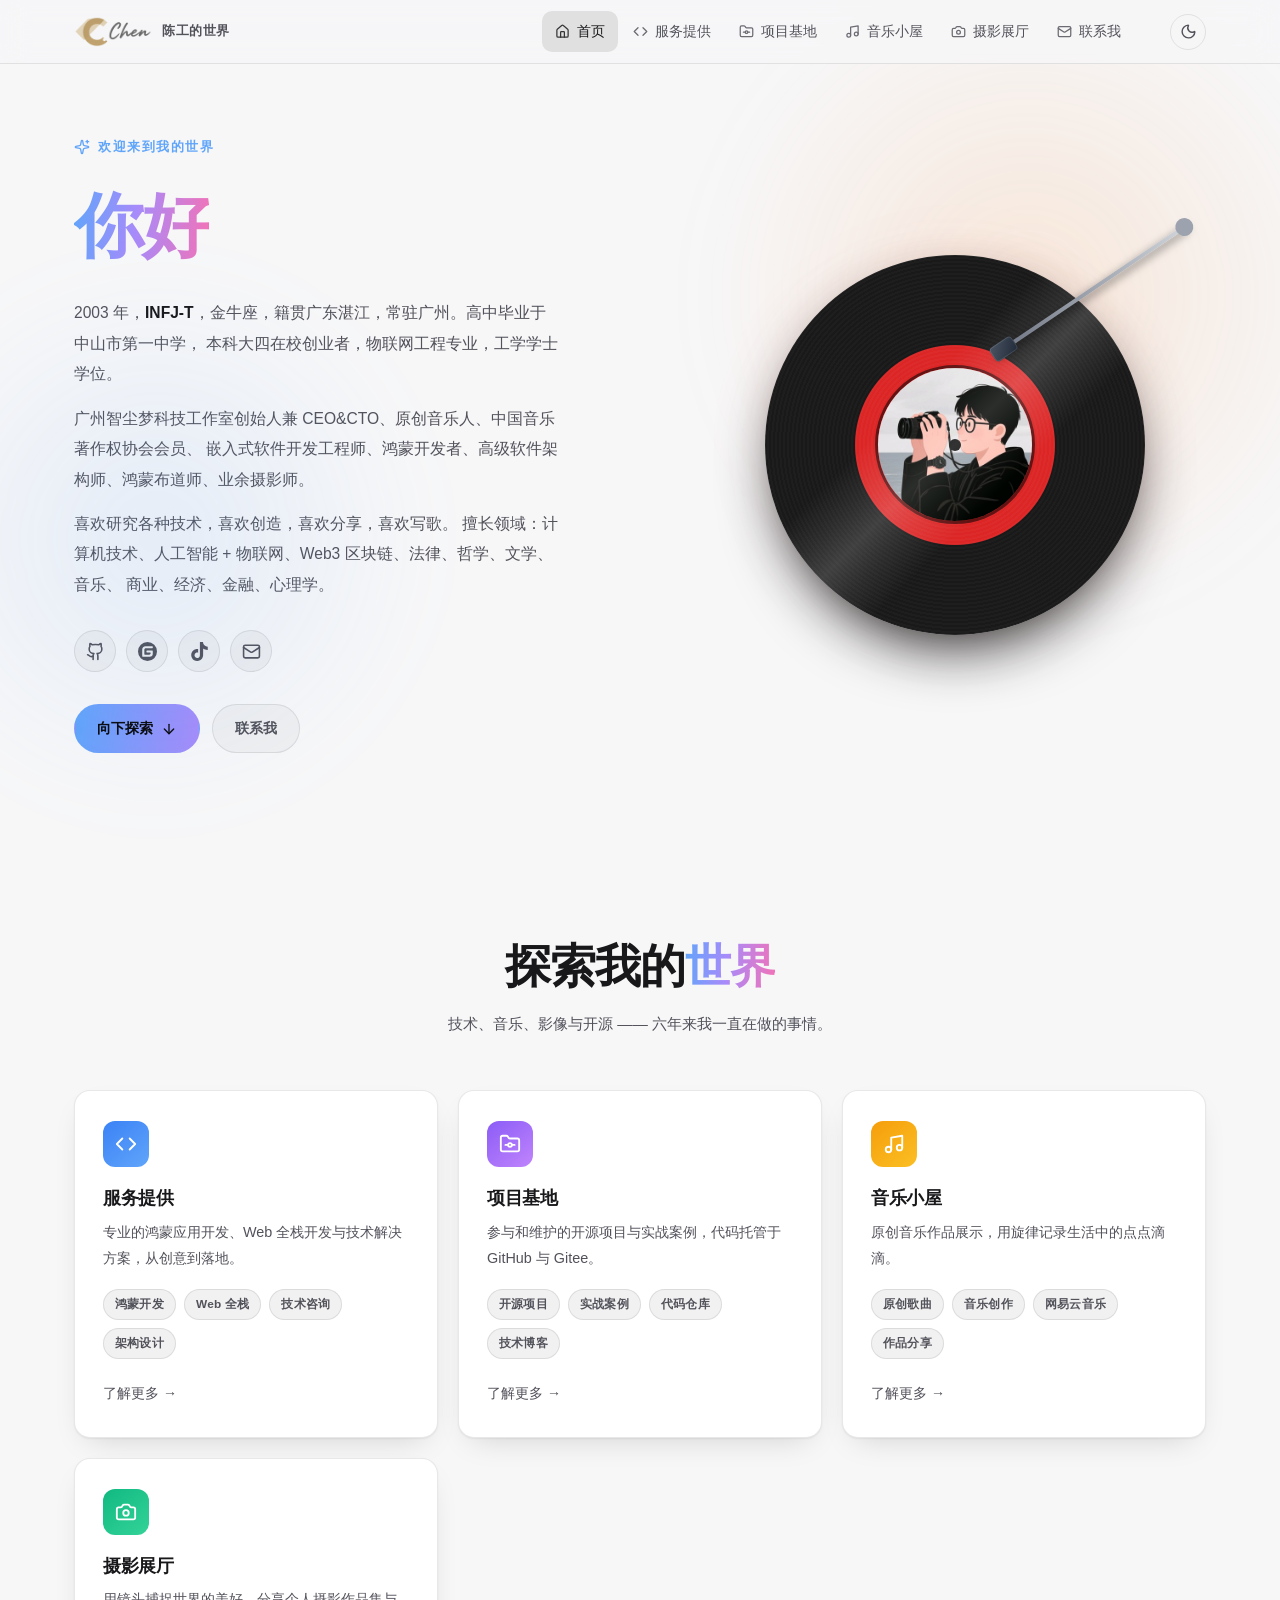
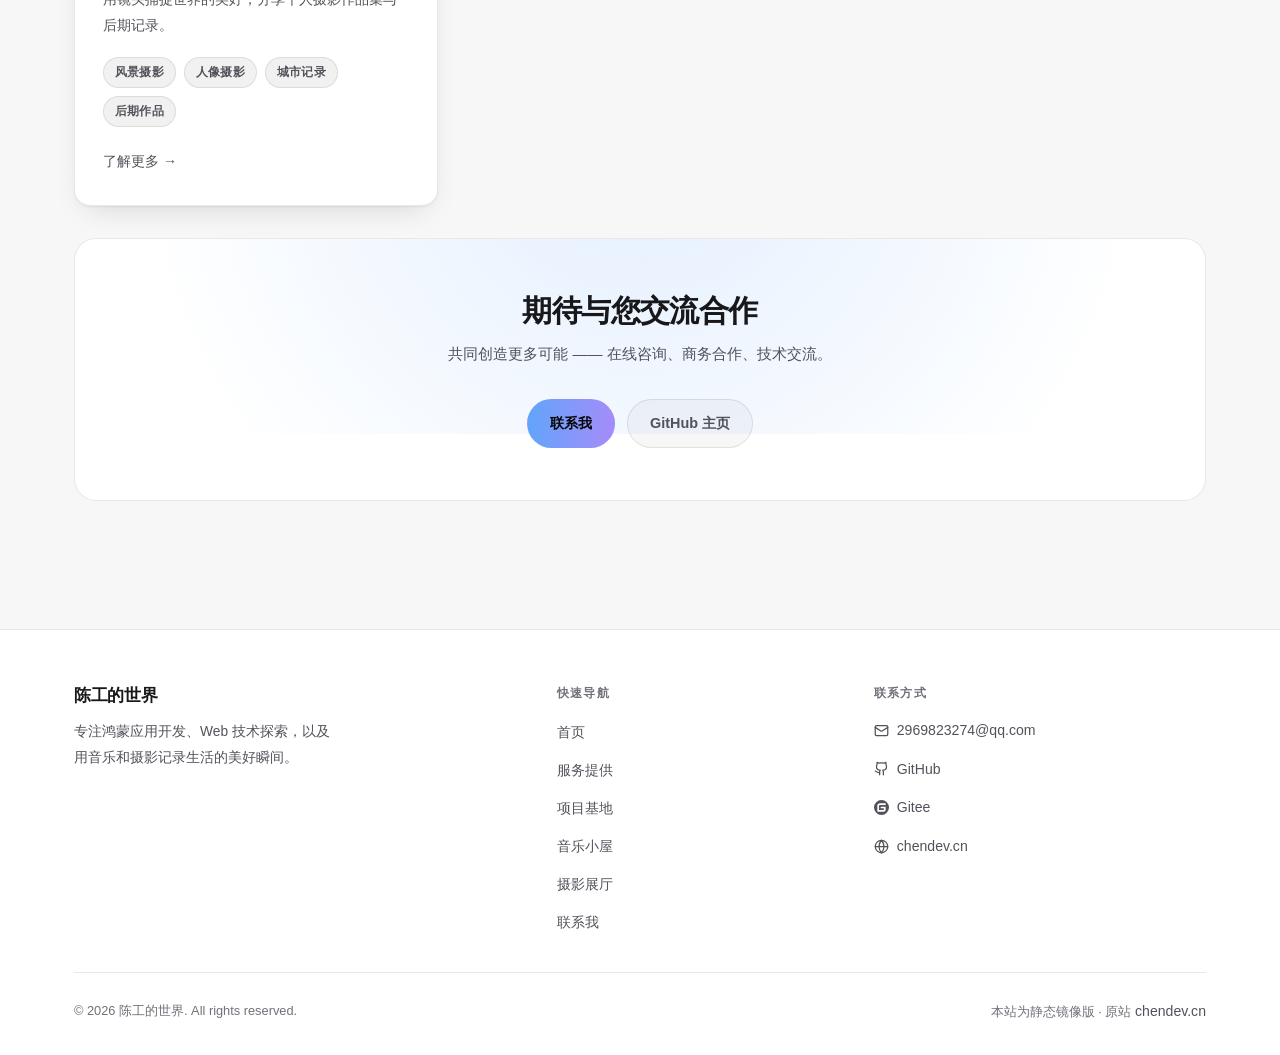
==== index.html @ 99b5b5e0 "feat: 陈工的世界静态版，迁移自 chendev.cn - 6 个页面 + 404，纯静态 HTML/CSS/JS，零构建依赖 - 深色/浅色主题切换（localStorage 持久化 + 跟随系" ====
<!DOCTYPE html>
<html lang="zh-CN" data-theme="dark">
<head>
<meta charset="utf-8">
<meta name="viewport" content="width=device-width, initial-scale=1">
<title>陈工的世界 | 你好，我是陈工</title>
<meta name="description" content="陈工的个人主页 — 鸿蒙应用开发、Web 全栈开发、技术咨询。原创音乐、摄影作品与开源项目。">
<meta name="author" content="陈工">
<meta name="keywords" content="陈工,个人主页,鸿蒙开发,HarmonyOS,Web开发,原创音乐,摄影,开源">
<meta name="robots" content="index, follow">
<link rel="canonical" href="https://MrChenDev.github.io/">

<!-- Open Graph -->
<meta property="og:type" content="website">
<meta property="og:title" content="陈工的世界 | 你好，我是陈工">
<meta property="og:description" content="鸿蒙应用开发、Web 全栈开发、技术咨询。原创音乐、摄影作品与开源项目。">
<meta property="og:url" content="https://MrChenDev.github.io/">
<meta property="og:image" content="https://MrChenDev.github.io/assets/avatar.jpg">
<meta property="og:site_name" content="陈工的世界">
<meta property="og:locale" content="zh_CN">
<meta name="twitter:card" content="summary_large_image">

<link rel="icon" href="assets/favicon.png" type="image/png">
<meta name="theme-color" content="#0a0a0a" media="(prefers-color-scheme: dark)">
<meta name="theme-color" content="#f7f7f8" media="(prefers-color-scheme: light)">
<link rel="stylesheet" href="assets/style.css">

<!-- 防闪烁：在解析样式前同步应用主题并标记 JS 可用 -->
<script>
(function () {
  var d = document.documentElement;
  d.classList.add('js');
  try {
    var t = localStorage.getItem('theme');
    if (!t) t = window.matchMedia('(prefers-color-scheme: light)').matches ? 'light' : 'dark';
    d.setAttribute('data-theme', t);
  } catch (e) {}
})();
</script>
</head>
<body>
<a class="skip-link" href="#main">跳到主要内容</a>

<!-- ================= 导航 ================= -->
<header class="nav">
  <div class="container">
    <a class="nav-brand" href="index.html" aria-label="陈工的世界 首页">
      <img src="assets/logo.png" alt="陈工的世界">
      <span>陈工的世界</span>
    </a>

    <nav class="nav-links" data-nav-links aria-label="主导航">
      <a class="nav-link is-active" href="index.html" aria-current="page">
        <svg viewBox="0 0 24 24" fill="none" stroke="currentColor" stroke-width="2" stroke-linecap="round" stroke-linejoin="round" aria-hidden="true"><path d="M15 21v-8a1 1 0 0 0-1-1h-4a1 1 0 0 0-1 1v8"></path><path d="M3 10a2 2 0 0 1 .709-1.528l7-6a2 2 0 0 1 2.582 0l7 6A2 2 0 0 1 21 10v9a2 2 0 0 1-2 2H5a2 2 0 0 1-2-2z"></path></svg>
        <span>首页</span>
      </a>
      <a class="nav-link" href="services.html">
        <svg viewBox="0 0 24 24" fill="none" stroke="currentColor" stroke-width="2" stroke-linecap="round" stroke-linejoin="round" aria-hidden="true"><path d="m16 18 6-6-6-6"></path><path d="m8 6-6 6 6 6"></path></svg>
        <span>服务提供</span>
      </a>
      <a class="nav-link" href="projects.html">
        <svg viewBox="0 0 24 24" fill="none" stroke="currentColor" stroke-width="2" stroke-linecap="round" stroke-linejoin="round" aria-hidden="true"><circle cx="12" cy="13" r="2"></circle><path d="M20 20a2 2 0 0 0 2-2V8a2 2 0 0 0-2-2h-7.9a2 2 0 0 1-1.69-.9L9.6 3.9A2 2 0 0 0 7.93 3H4a2 2 0 0 0-2 2v13a2 2 0 0 0 2 2Z"></path><path d="M14 13h3"></path><path d="M7 13h3"></path></svg>
        <span>项目基地</span>
      </a>
      <a class="nav-link" href="music.html">
        <svg viewBox="0 0 24 24" fill="none" stroke="currentColor" stroke-width="2" stroke-linecap="round" stroke-linejoin="round" aria-hidden="true"><path d="M9 18V5l12-2v13"></path><circle cx="6" cy="18" r="3"></circle><circle cx="18" cy="16" r="3"></circle></svg>
        <span>音乐小屋</span>
      </a>
      <a class="nav-link" href="photography.html">
        <svg viewBox="0 0 24 24" fill="none" stroke="currentColor" stroke-width="2" stroke-linecap="round" stroke-linejoin="round" aria-hidden="true"><path d="M13.997 4a2 2 0 0 1 1.76 1.05l.486.9A2 2 0 0 0 18.003 7H20a2 2 0 0 1 2 2v9a2 2 0 0 1-2 2H4a2 2 0 0 1-2-2V9a2 2 0 0 1 2-2h1.997a2 2 0 0 0 1.759-1.048l.489-.904A2 2 0 0 1 10.004 4z"></path><circle cx="12" cy="13" r="3"></circle></svg>
        <span>摄影展厅</span>
      </a>
      <a class="nav-link" href="contact.html">
        <svg viewBox="0 0 24 24" fill="none" stroke="currentColor" stroke-width="2" stroke-linecap="round" stroke-linejoin="round" aria-hidden="true"><path d="m22 7-8.991 5.727a2 2 0 0 1-2.009 0L2 7"></path><rect x="2" y="4" width="20" height="16" rx="2"></rect></svg>
        <span>联系我</span>
      </a>
    </nav>

    <div class="nav-actions">
      <button class="icon-btn" type="button" data-theme-toggle aria-label="切换到浅色模式"></button>
      <button class="icon-btn nav-toggle" type="button" data-nav-toggle aria-expanded="false" aria-label="打开菜单">
        <svg viewBox="0 0 24 24" fill="none" stroke="currentColor" stroke-width="2" stroke-linecap="round" stroke-linejoin="round" aria-hidden="true"><path d="M4 5h16"></path><path d="M4 12h16"></path><path d="M4 19h16"></path></svg>
      </button>
    </div>
  </div>
</header>

<main id="main">

  <!-- ================= Hero ================= -->
  <section class="hero">
    <div class="container">
      <div class="hero-grid">
        <div>
          <p class="eyebrow">
            <svg viewBox="0 0 24 24" fill="none" stroke="currentColor" stroke-width="2" stroke-linecap="round" stroke-linejoin="round" aria-hidden="true"><path d="M11.017 2.814a1 1 0 0 1 1.966 0l1.051 5.558a2 2 0 0 0 1.594 1.594l5.558 1.051a1 1 0 0 1 0 1.966l-5.558 1.051a2 2 0 0 0-1.594 1.594l-1.051 5.558a1 1 0 0 1-1.966 0l-1.051-5.558a2 2 0 0 0-1.594-1.594l-5.558-1.051a1 1 0 0 1 0-1.966l5.558-1.051a2 2 0 0 0 1.594-1.594z"></path><path d="M20 2v4"></path><path d="M22 4h-4"></path></svg>
            欢迎来到我的世界
          </p>

          <h1 class="hero-title"><span class="gradient-text">你好</span></h1>

          <p class="hero-bio">
            2003 年，<em>INFJ-T</em>，金牛座，籍贯广东湛江，常驻广州。高中毕业于中山市第一中学，
            本科大四在校创业者，物联网工程专业，工学学士学位。
          </p>
          <p class="hero-bio">
            广州智尘梦科技工作室创始人兼 CEO&amp;CTO、原创音乐人、中国音乐著作权协会会员、
            嵌入式软件开发工程师、鸿蒙开发者、高级软件架构师、鸿蒙布道师、业余摄影师。
          </p>
          <p class="hero-bio">
            喜欢研究各种技术，喜欢创造，喜欢分享，喜欢写歌。
            擅长领域：计算机技术、人工智能 + 物联网、Web3 区块链、法律、哲学、文学、音乐、
            商业、经济、金融、心理学。
          </p>

          <div class="hero-social">
            <a class="social-btn" href="https://github.com/MrChenDev" target="_blank" rel="noopener noreferrer" aria-label="GitHub">
              <svg viewBox="0 0 24 24" fill="none" stroke="currentColor" stroke-width="2" stroke-linecap="round" stroke-linejoin="round" aria-hidden="true"><path d="M15 22v-4a4.8 4.8 0 0 0-1-3.5c3 0 6-2 6-5.5.08-1.25-.27-2.48-1-3.5.28-1.15.28-2.35 0-3.5 0 0-1 0-3 1.5-2.64-.5-5.36-.5-8 0C6 2 5 2 5 2c-.3 1.15-.3 2.35 0 3.5A5.403 5.403 0 0 0 4 9c0 3.5 3 5.5 6 5.5-.39.49-.68 1.05-.85 1.65-.17.6-.22 1.23-.15 1.85v4"></path><path d="M9 18c-4.51 2-5-2-7-2"></path></svg>
            </a>
            <a class="social-btn" href="https://gitee.com/BartonNY" target="_blank" rel="noopener noreferrer" aria-label="Gitee">
              <svg viewBox="0 0 24 24" fill="currentColor" aria-hidden="true"><path d="M11.984 0A12 12 0 0 0 0 12a12 12 0 0 0 12 12 12 12 0 0 0 12-12A12 12 0 0 0 12 0a12 12 0 0 0-.016 0zm6.09 5.333c.328 0 .593.266.592.593v1.482a.594.594 0 0 1-.593.592H9.777c-.982 0-1.778.796-1.778 1.778v5.63c0 .327.266.592.593.592h5.63c.982 0 1.778-.796 1.778-1.778v-.296a.593.593 0 0 0-.592-.593h-4.15a.592.592 0 0 1-.592-.592v-1.482a.593.593 0 0 1 .593-.592h6.815c.327 0 .593.265.593.592v3.408a4 4 0 0 1-4 4H5.926a.593.593 0 0 1-.593-.593V9.778a4.444 4.444 0 0 1 4.445-4.444h8.296Z"></path></svg>
            </a>
            <a class="social-btn" href="https://v.douyin.com/SFsKQrNk_3g/" target="_blank" rel="noopener noreferrer" aria-label="抖音">
              <svg viewBox="0 0 24 24" fill="currentColor" aria-hidden="true"><path d="M12.525.02c1.31-.02 2.61-.01 3.91-.02.08 1.53.63 3.09 1.75 4.17 1.12 1.11 2.7 1.62 4.24 1.79v4.03c-1.44-.05-2.89-.35-4.2-.97-.57-.26-1.1-.59-1.62-.93-.01 2.92.01 5.84-.02 8.75-.08 1.4-.54 2.79-1.35 3.94-1.31 1.92-3.58 3.17-5.91 3.21-1.43.08-2.86-.31-4.08-1.03-2.02-1.19-3.44-3.37-3.65-5.71-.02-.5-.03-1-.01-1.49.18-1.9 1.12-3.72 2.58-4.96 1.66-1.44 3.98-2.13 6.15-1.72.02 1.48-.04 2.96-.04 4.44-.99-.32-2.15-.23-3.02.37-.63.41-1.11 1.04-1.36 1.75-.21.51-.15 1.07-.14 1.61.24 1.64 1.82 3.02 3.5 2.87 1.12-.01 2.19-.66 2.77-1.61.19-.33.4-.67.41-1.06.1-1.79.06-3.57.07-5.36.01-4.03-.01-8.05.02-12.07z"></path></svg>
            </a>
            <a class="social-btn" href="mailto:2969823274@qq.com" aria-label="发邮件">
              <svg viewBox="0 0 24 24" fill="none" stroke="currentColor" stroke-width="2" stroke-linecap="round" stroke-linejoin="round" aria-hidden="true"><path d="m22 7-8.991 5.727a2 2 0 0 1-2.009 0L2 7"></path><rect x="2" y="4" width="20" height="16" rx="2"></rect></svg>
            </a>
          </div>

          <div class="hero-actions">
            <a class="btn btn-primary" href="#explore">
              向下探索
              <svg viewBox="0 0 24 24" fill="none" stroke="currentColor" stroke-width="2" stroke-linecap="round" stroke-linejoin="round" aria-hidden="true"><path d="M12 5v14"></path><path d="m19 12-7 7-7-7"></path></svg>
            </a>
            <a class="btn btn-ghost" href="contact.html">联系我</a>
          </div>
        </div>

        <!-- 黑胶主视觉 -->
        <div class="vinyl-stage" aria-hidden="true">
          <div class="vinyl-glow"></div>
          <div class="vinyl">
            <div class="vinyl-label">
              <img src="assets/avatar.jpg" alt="" loading="eager" decoding="async">
            </div>
            <div class="vinyl-hole"></div>
          </div>
          <div class="tonearm"></div>
        </div>
      </div>
    </div>
  </section>

  <!-- ================= 探索 ================= -->
  <section class="section" id="explore">
    <div class="container">
      <div class="section-head reveal">
        <h2 class="section-title">探索我的<span class="gradient-text">世界</span></h2>
        <p class="section-sub">技术、音乐、影像与开源 —— 六年来我一直在做的事情。</p>
      </div>

      <div class="grid">

        <article class="card reveal">
          <div class="card-icon card-icon--blue">
            <svg viewBox="0 0 24 24" fill="none" stroke="currentColor" stroke-width="2" stroke-linecap="round" stroke-linejoin="round" aria-hidden="true"><path d="m16 18 6-6-6-6"></path><path d="m8 6-6 6 6 6"></path></svg>
          </div>
          <h3 class="card-title">服务提供</h3>
          <p class="card-desc">专业的鸿蒙应用开发、Web 全栈开发与技术解决方案，从创意到落地。</p>
          <div class="card-tags">
            <span class="tag">鸿蒙开发</span>
            <span class="tag">Web 全栈</span>
            <span class="tag">技术咨询</span>
            <span class="tag">架构设计</span>
          </div>
          <p style="margin-top:20px"><a class="footer-link" href="services.html">了解更多 →</a></p>
        </article>

        <article class="card reveal">
          <div class="card-icon card-icon--violet">
            <svg viewBox="0 0 24 24" fill="none" stroke="currentColor" stroke-width="2" stroke-linecap="round" stroke-linejoin="round" aria-hidden="true"><circle cx="12" cy="13" r="2"></circle><path d="M20 20a2 2 0 0 0 2-2V8a2 2 0 0 0-2-2h-7.9a2 2 0 0 1-1.69-.9L9.6 3.9A2 2 0 0 0 7.93 3H4a2 2 0 0 0-2 2v13a2 2 0 0 0 2 2Z"></path><path d="M14 13h3"></path><path d="M7 13h3"></path></svg>
          </div>
          <h3 class="card-title">项目基地</h3>
          <p class="card-desc">参与和维护的开源项目与实战案例，代码托管于 GitHub 与 Gitee。</p>
          <div class="card-tags">
            <span class="tag">开源项目</span>
            <span class="tag">实战案例</span>
            <span class="tag">代码仓库</span>
            <span class="tag">技术博客</span>
          </div>
          <p style="margin-top:20px"><a class="footer-link" href="projects.html">了解更多 →</a></p>
        </article>

        <article class="card reveal">
          <div class="card-icon card-icon--amber">
            <svg viewBox="0 0 24 24" fill="none" stroke="currentColor" stroke-width="2" stroke-linecap="round" stroke-linejoin="round" aria-hidden="true"><path d="M9 18V5l12-2v13"></path><circle cx="6" cy="18" r="3"></circle><circle cx="18" cy="16" r="3"></circle></svg>
          </div>
          <h3 class="card-title">音乐小屋</h3>
          <p class="card-desc">原创音乐作品展示，用旋律记录生活中的点点滴滴。</p>
          <div class="card-tags">
            <span class="tag">原创歌曲</span>
            <span class="tag">音乐创作</span>
            <span class="tag">网易云音乐</span>
            <span class="tag">作品分享</span>
          </div>
          <p style="margin-top:20px"><a class="footer-link" href="music.html">了解更多 →</a></p>
        </article>

        <article class="card reveal">
          <div class="card-icon card-icon--green">
            <svg viewBox="0 0 24 24" fill="none" stroke="currentColor" stroke-width="2" stroke-linecap="round" stroke-linejoin="round" aria-hidden="true"><path d="M13.997 4a2 2 0 0 1 1.76 1.05l.486.9A2 2 0 0 0 18.003 7H20a2 2 0 0 1 2 2v9a2 2 0 0 1-2 2H4a2 2 0 0 1-2-2V9a2 2 0 0 1 2-2h1.997a2 2 0 0 0 1.759-1.048l.489-.904A2 2 0 0 1 10.004 4z"></path><circle cx="12" cy="13" r="3"></circle></svg>
          </div>
          <h3 class="card-title">摄影展厅</h3>
          <p class="card-desc">用镜头捕捉世界的美好，分享个人摄影作品集与后期记录。</p>
          <div class="card-tags">
            <span class="tag">风景摄影</span>
            <span class="tag">人像摄影</span>
            <span class="tag">城市记录</span>
            <span class="tag">后期作品</span>
          </div>
          <p style="margin-top:20px"><a class="footer-link" href="photography.html">了解更多 →</a></p>
        </article>

      </div>

      <div class="cta-band reveal" style="margin-top:32px">
        <h2 class="cta-title">期待与您交流合作</h2>
        <p class="cta-sub">共同创造更多可能 —— 在线咨询、商务合作、技术交流。</p>
        <div class="hero-actions">
          <a class="btn btn-primary" href="contact.html">联系我</a>
          <a class="btn btn-ghost" href="https://github.com/MrChenDev" target="_blank" rel="noopener noreferrer">GitHub 主页</a>
        </div>
      </div>
    </div>
  </section>

</main>

<!-- ================= 页脚 ================= -->
<footer class="footer">
  <div class="container">
    <div class="footer-grid">
      <div>
        <h3 class="footer-brand-title">陈工的世界</h3>
        <p class="footer-brand-desc">
          专注鸿蒙应用开发、Web 技术探索，以及用音乐和摄影记录生活的美好瞬间。
        </p>
      </div>

      <div>
        <h4 class="footer-heading">快速导航</h4>
        <ul class="footer-links">
          <li><a class="footer-link" href="index.html">首页</a></li>
          <li><a class="footer-link" href="services.html">服务提供</a></li>
          <li><a class="footer-link" href="projects.html">项目基地</a></li>
          <li><a class="footer-link" href="music.html">音乐小屋</a></li>
          <li><a class="footer-link" href="photography.html">摄影展厅</a></li>
          <li><a class="footer-link" href="contact.html">联系我</a></li>
        </ul>
      </div>

      <div>
        <h4 class="footer-heading">联系方式</h4>
        <ul class="footer-links">
          <li><a class="footer-link" href="mailto:2969823274@qq.com">
            <svg viewBox="0 0 24 24" fill="none" stroke="currentColor" stroke-width="2" stroke-linecap="round" stroke-linejoin="round" aria-hidden="true"><path d="m22 7-8.991 5.727a2 2 0 0 1-2.009 0L2 7"></path><rect x="2" y="4" width="20" height="16" rx="2"></rect></svg>
            2969823274@qq.com</a></li>
          <li><a class="footer-link" href="https://github.com/MrChenDev" target="_blank" rel="noopener noreferrer">
            <svg viewBox="0 0 24 24" fill="none" stroke="currentColor" stroke-width="2" stroke-linecap="round" stroke-linejoin="round" aria-hidden="true"><path d="M15 22v-4a4.8 4.8 0 0 0-1-3.5c3 0 6-2 6-5.5.08-1.25-.27-2.48-1-3.5.28-1.15.28-2.35 0-3.5 0 0-1 0-3 1.5-2.64-.5-5.36-.5-8 0C6 2 5 2 5 2c-.3 1.15-.3 2.35 0 3.5A5.403 5.403 0 0 0 4 9c0 3.5 3 5.5 6 5.5-.39.49-.68 1.05-.85 1.65-.17.6-.22 1.23-.15 1.85v4"></path><path d="M9 18c-4.51 2-5-2-7-2"></path></svg>
            GitHub</a></li>
          <li><a class="footer-link" href="https://gitee.com/BartonNY" target="_blank" rel="noopener noreferrer">
            <svg viewBox="0 0 24 24" fill="currentColor" aria-hidden="true"><path d="M11.984 0A12 12 0 0 0 0 12a12 12 0 0 0 12 12 12 12 0 0 0 12-12A12 12 0 0 0 12 0a12 12 0 0 0-.016 0zm6.09 5.333c.328 0 .593.266.592.593v1.482a.594.594 0 0 1-.593.592H9.777c-.982 0-1.778.796-1.778 1.778v5.63c0 .327.266.592.593.592h5.63c.982 0 1.778-.796 1.778-1.778v-.296a.593.593 0 0 0-.592-.593h-4.15a.592.592 0 0 1-.592-.592v-1.482a.593.593 0 0 1 .593-.592h6.815c.327 0 .593.265.593.592v3.408a4 4 0 0 1-4 4H5.926a.593.593 0 0 1-.593-.593V9.778a4.444 4.444 0 0 1 4.445-4.444h8.296Z"></path></svg>
            Gitee</a></li>
          <li><a class="footer-link" href="https://chendev.cn" target="_blank" rel="noopener noreferrer">
            <svg viewBox="0 0 24 24" fill="none" stroke="currentColor" stroke-width="2" stroke-linecap="round" stroke-linejoin="round" aria-hidden="true"><circle cx="12" cy="12" r="10"></circle><path d="M2 12h20"></path><path d="M12 2a15.3 15.3 0 0 1 4 10 15.3 15.3 0 0 1-4 10 15.3 15.3 0 0 1-4-10 15.3 15.3 0 0 1 4-10z"></path></svg>
            chendev.cn</a></li>
        </ul>
      </div>
    </div>

    <div class="footer-bottom">
      <p>© <span data-year>2026</span> 陈工的世界. All rights reserved.</p>
      <p>本站为静态镜像版 · 原站 <a class="footer-link" href="https://chendev.cn" target="_blank" rel="noopener noreferrer" style="display:inline">chendev.cn</a></p>
    </div>
  </div>
</footer>

<script src="assets/main.js" defer></script>
</body>
</html>
---- assets/style.css ----
/* =========================================================
   陈工的世界 — GitHub Pages 静态版
   设计基线：沿用 chendev.cn 的深色 + 渐变 + 卡片语言
   ========================================================= */

/* ---------- Design tokens ---------- */
:root {
  --bg:            #0a0a0a;
  --bg-soft:       #101010;
  --card:          #161616;
  --card-hover:    #1d1d1d;
  --border:        rgba(255, 255, 255, .08);
  --border-strong: rgba(255, 255, 255, .16);

  --text:          #f4f4f5;
  --text-dim:      #a1a1aa;
  --text-faint:    #6f6f78;

  --blue:          #60a5fa;
  --violet:        #a78bfa;
  --pink:          #f472b6;
  --green:         #34d399;
  --cyan:          #22d3ee;
  --amber:         #fbbf24;
  --orange:        #fb923c;
  --rose:          #fb7185;

  --nav-h:         64px;
  --maxw:          1180px;
  --radius:        16px;
  --radius-sm:     12px;

  --shadow:        0 1px 2px rgba(0,0,0,.4), 0 12px 32px -12px rgba(0,0,0,.7);
  --ring:          0 0 0 2px var(--bg), 0 0 0 4px var(--blue);

  --ease:          cubic-bezier(.22, 1, .36, 1);
}

/* 浅色主题：保留同一套语义变量，避免组件内散落颜色 */
[data-theme="light"] {
  --bg:            #f7f7f8;
  --bg-soft:       #ffffff;
  --card:          #ffffff;
  --card-hover:    #f4f4f5;
  --border:        rgba(0, 0, 0, .09);
  --border-strong: rgba(0, 0, 0, .18);
  --text:          #18181b;
  --text-dim:      #52525b;
  --text-faint:    #71717a;
  --shadow:        0 1px 2px rgba(0,0,0,.06), 0 12px 32px -14px rgba(0,0,0,.18);
  --ring:          0 0 0 2px var(--bg), 0 0 0 4px #2563eb;
}

/* ---------- Reset ---------- */
*, *::before, *::after { box-sizing: border-box; }

html {
  scroll-behavior: smooth;
  scroll-padding-top: calc(var(--nav-h) + 16px);
  -webkit-text-size-adjust: 100%;
}

body {
  margin: 0;
  background: var(--bg);
  color: var(--text);
  font-family: -apple-system, BlinkMacSystemFont, "Segoe UI", "PingFang SC",
               "Hiragino Sans GB", "Microsoft YaHei", "Noto Sans SC", Roboto,
               Helvetica, Arial, sans-serif;
  font-size: 16px;
  line-height: 1.75;
  -webkit-font-smoothing: antialiased;
  -moz-osx-font-smoothing: grayscale;
  overflow-x: hidden;
}

img { max-width: 100%; display: block; }
a { color: inherit; text-decoration: none; }
button { font: inherit; color: inherit; background: none; border: 0; cursor: pointer; }
h1, h2, h3, h4 { margin: 0; line-height: 1.25; letter-spacing: -.02em; }
p { margin: 0; }
ul { margin: 0; padding: 0; list-style: none; }

:focus-visible { outline: none; box-shadow: var(--ring); border-radius: 6px; }

::selection { background: rgba(96, 165, 250, .32); }

.skip-link {
  position: absolute;
  left: 16px; top: -60px;
  z-index: 200;
  padding: 10px 18px;
  background: var(--card);
  border: 1px solid var(--border-strong);
  border-radius: 10px;
  transition: top .2s var(--ease);
}
.skip-link:focus { top: 16px; }

/* ---------- Layout ---------- */
.container {
  width: 100%;
  max-width: var(--maxw);
  margin-inline: auto;
  padding-inline: 24px;
}

.section { padding-block: 88px; }
.section + .section { padding-top: 0; }

/* ---------- Navigation ---------- */
.nav {
  position: fixed;
  inset: 0 0 auto;
  z-index: 100;
  height: var(--nav-h);
  display: flex;
  align-items: center;
  background: color-mix(in srgb, var(--bg) 78%, transparent);
  backdrop-filter: blur(14px) saturate(140%);
  -webkit-backdrop-filter: blur(14px) saturate(140%);
  border-bottom: 1px solid var(--border);
}

.nav .container {
  display: flex;
  align-items: center;
  gap: 24px;
}

.nav-brand {
  display: flex;
  align-items: center;
  gap: 10px;
  flex-shrink: 0;
}

.nav-brand img {
  width: 78px;
  height: auto;
}

.nav-brand span {
  font-size: .82rem;
  font-weight: 600;
  letter-spacing: .04em;
  color: var(--text-dim);
  white-space: nowrap;
}

.nav-links {
  display: flex;
  align-items: center;
  gap: 2px;
  margin-left: auto;
}

.nav-link {
  display: inline-flex;
  align-items: center;
  gap: 7px;
  padding: 8px 13px;
  border-radius: 10px;
  font-size: .875rem;
  color: var(--text-dim);
  white-space: nowrap;
  transition: color .18s var(--ease), background-color .18s var(--ease);
}

.nav-link svg { width: 15px; height: 15px; opacity: .85; }

.nav-link:hover { color: var(--text); background: color-mix(in srgb, var(--text) 7%, transparent); }

.nav-link.is-active {
  color: var(--text);
  background: color-mix(in srgb, var(--text) 10%, transparent);
}

.nav-actions { display: flex; align-items: center; gap: 8px; margin-left: 12px; }

.icon-btn {
  display: inline-flex;
  align-items: center;
  justify-content: center;
  width: 36px; height: 36px;
  border-radius: 50%;
  border: 1px solid var(--border);
  color: var(--text-dim);
  transition: color .18s var(--ease), border-color .18s var(--ease), background-color .18s var(--ease);
}

.icon-btn:hover { color: var(--text); border-color: var(--border-strong); background: color-mix(in srgb, var(--text) 6%, transparent); }
.icon-btn svg { width: 17px; height: 17px; }

.nav-toggle { display: none; }

/* ---------- Hero ---------- */
.hero {
  position: relative;
  padding-top: calc(var(--nav-h) + 72px);
  padding-bottom: 96px;
  overflow: hidden;
}

/* 背景光晕：替代原站的纯黑空旷感，同时不干扰文字 */
.hero::before {
  content: "";
  position: absolute;
  top: -10%;
  right: -10%;
  width: 760px; height: 760px;
  background: radial-gradient(circle, rgba(251, 146, 60, .16), transparent 62%);
  filter: blur(28px);
  pointer-events: none;
}

.hero::after {
  content: "";
  position: absolute;
  bottom: 0; left: -12%;
  width: 620px; height: 620px;
  background: radial-gradient(circle, rgba(96, 165, 250, .12), transparent 64%);
  filter: blur(32px);
  pointer-events: none;
}

.hero-grid {
  position: relative;
  display: grid;
  grid-template-columns: 1.06fr .94fr;
  align-items: center;
  gap: 64px;
}

.eyebrow {
  display: inline-flex;
  align-items: center;
  gap: 8px;
  font-size: .82rem;
  font-weight: 600;
  letter-spacing: .12em;
  text-transform: uppercase;
  color: var(--blue);
}

.eyebrow svg { width: 16px; height: 16px; }

.hero-title {
  margin-top: 18px;
  font-size: clamp(2.9rem, 6.4vw, 4.4rem);
  font-weight: 800;
  letter-spacing: -.035em;
}

.gradient-text {
  background-image: linear-gradient(96deg, var(--blue), var(--violet) 46%, var(--pink));
  -webkit-background-clip: text;
  background-clip: text;
  color: transparent;
  /* 兜底：极旧浏览器不支持背景裁剪时仍有可见颜色 */
  background-color: var(--violet);
}

.gradient-text--green  { background-image: linear-gradient(96deg, var(--green), var(--cyan)); }
.gradient-text--amber  { background-image: linear-gradient(96deg, var(--amber), var(--orange), var(--rose)); }
.gradient-text--violet { background-image: linear-gradient(96deg, var(--violet), var(--pink)); }
.gradient-text--rose   { background-image: linear-gradient(96deg, var(--rose), var(--pink), var(--violet)); }

.hero-bio {
  margin-top: 28px;
  max-width: 56ch;
  color: var(--text-dim);
  font-size: .975rem;
  line-height: 1.95;
}

.hero-bio + .hero-bio { margin-top: 14px; }
.hero-bio em { font-style: normal; color: var(--text); font-weight: 600; }

.hero-social {
  display: flex;
  gap: 10px;
  margin-top: 30px;
}

.social-btn {
  display: inline-flex;
  align-items: center;
  justify-content: center;
  width: 42px; height: 42px;
  border-radius: 50%;
  border: 1px solid var(--border);
  background: color-mix(in srgb, var(--text) 4%, transparent);
  color: var(--text-dim);
  transition: transform .2s var(--ease), color .2s var(--ease),
              border-color .2s var(--ease), background-color .2s var(--ease);
}

.social-btn:hover {
  transform: translateY(-3px);
  color: var(--text);
  border-color: var(--border-strong);
  background: color-mix(in srgb, var(--text) 9%, transparent);
}

.social-btn svg { width: 19px; height: 19px; }

.hero-actions { display: flex; flex-wrap: wrap; gap: 12px; margin-top: 32px; }

/* ---------- Buttons ---------- */
.btn {
  display: inline-flex;
  align-items: center;
  justify-content: center;
  gap: 8px;
  padding: 11px 22px;
  border-radius: 999px;
  font-size: .9rem;
  font-weight: 600;
  border: 1px solid transparent;
  transition: transform .18s var(--ease), background-color .18s var(--ease),
              border-color .18s var(--ease), opacity .18s var(--ease);
}

.btn svg { width: 16px; height: 16px; }

.btn-primary {
  color: #08080a;
  background: linear-gradient(96deg, var(--blue), var(--violet));
}

.btn-primary:hover { transform: translateY(-2px); opacity: .92; }

.btn-ghost {
  color: var(--text-dim);
  border-color: var(--border);
  background: color-mix(in srgb, var(--text) 3%, transparent);
}

.btn-ghost:hover {
  color: var(--text);
  border-color: var(--border-strong);
  background: color-mix(in srgb, var(--text) 8%, transparent);
  transform: translateY(-2px);
}

/* ---------- Vinyl（黑胶主视觉）---------- */
.vinyl-stage {
  position: relative;
  display: grid;
  place-items: center;
  aspect-ratio: 1;
}

.vinyl-glow {
  position: absolute;
  width: 88%;
  aspect-ratio: 1;
  border-radius: 50%;
  background: radial-gradient(circle, rgba(251, 146, 60, .30), rgba(239, 68, 68, .10) 46%, transparent 68%);
  filter: blur(26px);
  animation: glowPulse 5.5s ease-in-out infinite;
}

.vinyl {
  position: relative;
  width: min(78%, 380px);
  aspect-ratio: 1;
  border-radius: 50%;
  background:
    radial-gradient(circle at center,
      #dc2626 0 37%,
      #191919 37.4% 100%);
  box-shadow: 0 26px 60px -18px rgba(0, 0, 0, .9), inset 0 0 0 1px rgba(255,255,255,.05);
  animation: spin 22s linear infinite;
}

/* 唱片纹路 */
.vinyl::before {
  content: "";
  position: absolute;
  inset: 0;
  border-radius: 50%;
  background: repeating-radial-gradient(circle at center,
    transparent 0 2px,
    rgba(255, 255, 255, .022) 2px 4px);
}

/* 高光扫过 */
.vinyl::after {
  content: "";
  position: absolute;
  inset: 0;
  border-radius: 50%;
  background: linear-gradient(135deg,
    transparent 38%,
    rgba(255, 255, 255, .09) 45%,
    rgba(255, 255, 255, .17) 50%,
    rgba(255, 255, 255, .09) 55%,
    transparent 62%);
  pointer-events: none;
}

.vinyl-label {
  position: absolute;
  inset: 29%;
  border-radius: 50%;
  overflow: hidden;
  border: 3px solid rgba(0, 0, 0, .55);
  animation: spin-reverse 22s linear infinite;
}

.vinyl-label img {
  width: 100%; height: 100%;
  object-fit: cover;
  object-position: center 28%;
}

.vinyl-hole {
  position: absolute;
  left: 50%; top: 50%;
  width: 12px; height: 12px;
  margin: -6px 0 0 -6px;
  border-radius: 50%;
  background: #0a0a0a;
  box-shadow: 0 0 0 3px rgba(255, 255, 255, .10);
}

/* 唱臂 */
.tonearm {
  position: absolute;
  top: 6%;
  right: 4%;
  width: 46%;
  height: 4px;
  border-radius: 3px;
  background: linear-gradient(90deg, #6b7280, #d1d5db);
  transform-origin: 100% 50%;
  transform: rotate(-34deg);
  box-shadow: 0 3px 10px rgba(0, 0, 0, .6);
}

.tonearm::before {
  content: "";
  position: absolute;
  right: -7px; top: -7px;
  width: 18px; height: 18px;
  border-radius: 50%;
  background: #9ca3af;
}

.tonearm::after {
  content: "";
  position: absolute;
  left: -2px; top: 50%;
  width: 26px; height: 16px;
  margin-top: -8px;
  border-radius: 4px;
  background: linear-gradient(135deg, #4b5563, #1f2937);
  box-shadow: inset 0 0 0 1px rgba(255,255,255,.12);
}

/* ---------- Section heading ---------- */
.section-head {
  display: flex;
  flex-direction: column;
  align-items: center;
  text-align: center;
  gap: 16px;
  margin-bottom: 52px;
}

.section-icon {
  display: grid;
  place-items: center;
  width: 62px; height: 62px;
  border-radius: 50%;
  color: #fff;
  background: linear-gradient(140deg, var(--blue), var(--violet));
  box-shadow: 0 12px 30px -10px rgba(96, 165, 250, .6);
}

.section-icon svg { width: 28px; height: 28px; }

.section-icon--green  { background: linear-gradient(140deg, var(--green), var(--cyan)); box-shadow: 0 12px 30px -10px rgba(52, 211, 153, .55); }
.section-icon--amber  { background: linear-gradient(140deg, var(--amber), var(--orange)); box-shadow: 0 12px 30px -10px rgba(251, 191, 36, .5); }
.section-icon--violet { background: linear-gradient(140deg, var(--violet), var(--pink)); box-shadow: 0 12px 30px -10px rgba(167, 139, 250, .55); }
.section-icon--rose   { background: linear-gradient(140deg, var(--rose), var(--pink)); box-shadow: 0 12px 30px -10px rgba(251, 113, 133, .5); }

.section-title {
  font-size: clamp(2rem, 4.4vw, 2.9rem);
  font-weight: 800;
}

.section-sub {
  max-width: 60ch;
  color: var(--text-dim);
  font-size: .96rem;
}

/* ---------- Cards ---------- */
.grid {
  display: grid;
  gap: 20px;
  grid-template-columns: repeat(auto-fit, minmax(288px, 1fr));
}

.card {
  position: relative;
  padding: 30px 28px;
  border-radius: var(--radius);
  background: var(--card);
  border: 1px solid var(--border);
  box-shadow: var(--shadow);
  transition: transform .24s var(--ease), border-color .24s var(--ease),
              background-color .24s var(--ease);
}

.card:hover {
  transform: translateY(-4px);
  background: var(--card-hover);
  border-color: var(--border-strong);
}

.card-icon {
  display: grid;
  place-items: center;
  width: 46px; height: 46px;
  border-radius: var(--radius-sm);
  color: #fff;
  margin-bottom: 20px;
  background: linear-gradient(140deg, var(--blue), var(--violet));
}

.card-icon svg { width: 22px; height: 22px; }

.card-icon--blue   { background: linear-gradient(140deg, #3b82f6, #60a5fa); }
.card-icon--violet { background: linear-gradient(140deg, #8b5cf6, #c084fc); }
.card-icon--green  { background: linear-gradient(140deg, #10b981, #34d399); }
.card-icon--amber  { background: linear-gradient(140deg, #f59e0b, #fbbf24); }
.card-icon--rose   { background: linear-gradient(140deg, #f43f5e, #fb7185); }
.card-icon--cyan   { background: linear-gradient(140deg, #06b6d4, #22d3ee); }

.card-title {
  font-size: 1.12rem;
  font-weight: 700;
  margin-bottom: 10px;
}

.card-desc {
  color: var(--text-dim);
  font-size: .9rem;
  line-height: 1.8;
}

.card-tags {
  display: flex;
  flex-wrap: wrap;
  gap: 8px;
  margin-top: 18px;
}

.tag {
  padding: 4px 11px;
  border-radius: 999px;
  font-size: .74rem;
  font-weight: 600;
  letter-spacing: .02em;
  color: var(--text-dim);
  background: color-mix(in srgb, var(--text) 6%, transparent);
  border: 1px solid var(--border);
}

.tag--live { color: var(--green); border-color: rgba(52, 211, 153, .32); background: rgba(52, 211, 153, .1); }
.tag--plan { color: var(--amber); border-color: rgba(251, 191, 36, .3); background: rgba(251, 191, 36, .1); }

/* ---------- Stats ---------- */
.stats {
  display: grid;
  gap: 16px;
  grid-template-columns: repeat(auto-fit, minmax(160px, 1fr));
  margin-bottom: 44px;
}

.stat {
  padding: 24px 20px;
  text-align: center;
  border-radius: var(--radius);
  background: var(--card);
  border: 1px solid var(--border);
}

.stat svg { width: 20px; height: 20px; margin-inline: auto; margin-bottom: 12px; color: var(--green); }

.stat-value {
  font-size: 1.8rem;
  font-weight: 800;
  letter-spacing: -.03em;
  line-height: 1.1;
}

.stat-label {
  margin-top: 6px;
  font-size: .78rem;
  color: var(--text-faint);
  letter-spacing: .04em;
}

/* ---------- Chips ---------- */
.chips {
  display: flex;
  flex-wrap: wrap;
  justify-content: center;
  gap: 10px;
  margin-bottom: 40px;
}

.chip {
  padding: 7px 18px;
  border-radius: 999px;
  font-size: .84rem;
  color: var(--text-dim);
  background: var(--card);
  border: 1px solid var(--border);
  transition: color .18s var(--ease), background-color .18s var(--ease), border-color .18s var(--ease);
}

.chip:hover { color: var(--text); border-color: var(--border-strong); }

.chip.is-active {
  color: #052e22;
  font-weight: 700;
  background: linear-gradient(140deg, var(--green), var(--cyan));
  border-color: transparent;
}

/* ---------- Photo grid ---------- */
.photo-grid {
  display: grid;
  gap: 22px;
  grid-template-columns: repeat(auto-fit, minmax(320px, 1fr));
}

.photo-card {
  border-radius: var(--radius);
  overflow: hidden;
  background: var(--card);
  border: 1px solid var(--border);
  transition: transform .24s var(--ease), border-color .24s var(--ease);
}

.photo-card:hover { transform: translateY(-4px); border-color: var(--border-strong); }

.photo-frame {
  position: relative;
  aspect-ratio: 4 / 3;
  overflow: hidden;
  background: #0f0f0f;
}

.photo-frame img {
  width: 100%; height: 100%;
  object-fit: cover;
  transition: transform .5s var(--ease);
}

.photo-card:hover .photo-frame img { transform: scale(1.05); }

.photo-badge {
  position: absolute;
  top: 12px; left: 12px;
  padding: 4px 12px;
  border-radius: 999px;
  font-size: .72rem;
  font-weight: 600;
  color: #052e22;
  background: linear-gradient(140deg, var(--green), var(--cyan));
}

.photo-body { padding: 20px 22px 24px; }

.photo-title { font-size: 1.05rem; font-weight: 700; }

.photo-desc {
  margin-top: 8px;
  font-size: .86rem;
  color: var(--text-dim);
  line-height: 1.75;
}

.photo-meta {
  display: flex;
  align-items: center;
  gap: 16px;
  margin-top: 16px;
  font-size: .78rem;
  color: var(--text-faint);
}

.photo-meta span { display: inline-flex; align-items: center; gap: 5px; }
.photo-meta svg { width: 13px; height: 13px; }

/* ---------- CTA band ---------- */
.cta-band {
  position: relative;
  overflow: hidden;
  padding: 52px 40px;
  text-align: center;
  border-radius: 22px;
  background: var(--card);
  border: 1px solid var(--border);
}

.cta-band::before {
  content: "";
  position: absolute;
  inset: -40% -10% auto;
  height: 300px;
  background: radial-gradient(circle at 50% 0, rgba(96, 165, 250, .18), transparent 68%);
  pointer-events: none;
}

.cta-band > * { position: relative; }

.cta-title { font-size: clamp(1.4rem, 3vw, 1.9rem); font-weight: 800; }

.cta-sub { margin-top: 12px; color: var(--text-dim); font-size: .94rem; }

.cta-band .hero-actions { justify-content: center; }

/* ---------- Contact list ---------- */
.contact-list {
  display: grid;
  gap: 14px;
  grid-template-columns: repeat(auto-fit, minmax(260px, 1fr));
}

.contact-item {
  display: flex;
  align-items: center;
  gap: 14px;
  padding: 18px 20px;
  border-radius: var(--radius-sm);
  background: var(--card);
  border: 1px solid var(--border);
  transition: transform .2s var(--ease), border-color .2s var(--ease), background-color .2s var(--ease);
}

a.contact-item:hover {
  transform: translateY(-2px);
  border-color: var(--border-strong);
  background: var(--card-hover);
}

.contact-item svg { width: 20px; height: 20px; color: var(--text-dim); flex-shrink: 0; }

.contact-item-label { font-size: .74rem; color: var(--text-faint); letter-spacing: .05em; }
.contact-item-value { font-size: .92rem; font-weight: 600; word-break: break-all; }

/* ---------- Footer ---------- */
.footer {
  margin-top: 40px;
  padding-block: 56px 32px;
  border-top: 1px solid var(--border);
  background: var(--bg-soft);
}

.footer-grid {
  display: grid;
  gap: 40px;
  grid-template-columns: 1.6fr 1fr 1.2fr;
  padding-bottom: 36px;
}

.footer-brand-title { font-size: 1.05rem; font-weight: 700; }

.footer-brand-desc {
  margin-top: 12px;
  max-width: 34ch;
  font-size: .86rem;
  line-height: 1.85;
  color: var(--text-dim);
}

.footer-heading {
  font-size: .78rem;
  font-weight: 700;
  letter-spacing: .1em;
  text-transform: uppercase;
  color: var(--text-faint);
  margin-bottom: 16px;
}

.footer-links { display: grid; gap: 10px; }

.footer-link {
  display: inline-flex;
  align-items: center;
  gap: 8px;
  font-size: .88rem;
  color: var(--text-dim);
  transition: color .18s var(--ease);
}

.footer-link:hover { color: var(--text); }
.footer-link svg { width: 15px; height: 15px; }

.footer-bottom {
  display: flex;
  flex-wrap: wrap;
  align-items: center;
  justify-content: space-between;
  gap: 12px;
  padding-top: 26px;
  border-top: 1px solid var(--border);
  font-size: .8rem;
  color: var(--text-faint);
}

/* ---------- Reveal animation ----------
   关键修复：仅在 JS 可用（html.js）时才隐藏元素。
   原站 chendev.cn 使用内联 opacity:0，JS 失效或用户开启
   prefers-reduced-motion 时内容会直接不可见。
*/
.js .reveal {
  opacity: 0;
  transform: translateY(22px);
  transition: opacity .62s var(--ease), transform .62s var(--ease);
}

.js .reveal.is-visible {
  opacity: 1;
  transform: none;
}

/* ---------- Keyframes ---------- */
@keyframes spin { to { transform: rotate(360deg); } }
@keyframes spin-reverse { to { transform: rotate(-360deg); } }
@keyframes glowPulse {
  0%, 100% { opacity: .75; transform: scale(1); }
  50%      { opacity: 1;   transform: scale(1.05); }
}

/* ---------- Responsive ---------- */
@media (max-width: 1024px) {
  .hero-grid { grid-template-columns: 1fr; gap: 48px; }
  /* width:100% 必须显式声明：否则 margin-inline:auto 会让容器收缩到 max-content，
     而其子元素 .vinyl 使用百分比宽度，形成循环依赖导致整体塌陷、唱片不可见。 */
  .vinyl-stage { order: -1; width: 100%; max-width: 420px; margin-inline: auto; }
  .footer-grid { grid-template-columns: 1fr 1fr; }
}

@media (max-width: 860px) {
  .nav-links {
    position: fixed;
    inset: var(--nav-h) 0 auto;
    flex-direction: column;
    align-items: stretch;
    gap: 2px;
    padding: 12px 20px 20px;
    background: var(--bg);
    border-bottom: 1px solid var(--border);
    transform: translateY(-12px);
    opacity: 0;
    visibility: hidden;
    transition: opacity .22s var(--ease), transform .22s var(--ease), visibility .22s;
  }

  .nav-links.is-open {
    transform: none;
    opacity: 1;
    visibility: visible;
  }

  .nav-link { padding: 12px 14px; font-size: .95rem; }

  .nav-toggle { display: inline-flex; margin-left: auto; }

  .nav-actions { margin-left: 0; }

  .section { padding-block: 64px; }
  .hero { padding-top: calc(var(--nav-h) + 48px); padding-bottom: 64px; }
  .cta-band { padding: 40px 24px; }
}

@media (max-width: 560px) {
  .container { padding-inline: 18px; }
  .hero-bio { font-size: .93rem; }
  .nav-brand img { width: 64px; }
  .nav-brand span { display: none; }
  .footer-grid { grid-template-columns: 1fr; gap: 32px; }
  .photo-grid { grid-template-columns: 1fr; }
  .hero-actions .btn { flex: 1 1 auto; }
}

/* ---------- Reduced motion：彻底关闭动效，且保证内容可见 ---------- */
@media (prefers-reduced-motion: reduce) {
  html { scroll-behavior: auto; }

  *, *::before, *::after {
    animation-duration: .001ms !important;
    animation-iteration-count: 1 !important;
    transition-duration: .001ms !important;
  }

  .js .reveal { opacity: 1 !important; transform: none !important; }
}

/* ---------- Track list（音乐页）---------- */
.track-list { display: grid; }

.track {
  display: flex;
  align-items: center;
  gap: 16px;
  padding: 14px 18px;
  border-radius: 10px;
  transition: background-color .18s var(--ease);
}

.track + .track { border-top: 1px solid var(--border); }
.track:hover { background: color-mix(in srgb, var(--text) 4%, transparent); }

.track-no {
  width: 24px;
  flex-shrink: 0;
  font-size: .8rem;
  color: var(--text-faint);
  font-variant-numeric: tabular-nums;
}

.track-main { flex: 1; min-width: 0; }
.track-title { font-size: .98rem; font-weight: 600; }
.track-meta { margin-top: 3px; font-size: .78rem; color: var(--text-faint); }

.track-dur {
  font-size: .82rem;
  color: var(--text-faint);
  font-variant-numeric: tabular-nums;
}

.track .icon-btn { width: 34px; height: 34px; flex-shrink: 0; }

/* ---------- Empty hint ---------- */
.empty-hint {
  padding: 48px 20px;
  text-align: center;
  font-size: .92rem;
  color: var(--text-faint);
}

/* ---------- Form（联系页）---------- */
.form-card {
  display: grid;
  gap: 20px;
  max-width: 760px;
  margin-inline: auto;
  padding: 32px;
  border-radius: var(--radius);
  background: var(--card);
  border: 1px solid var(--border);
}

.form-row { display: grid; gap: 20px; grid-template-columns: 1fr 1fr; }

.field { display: grid; gap: 8px; }

.field-label {
  font-size: .82rem;
  font-weight: 600;
  letter-spacing: .02em;
  color: var(--text-dim);
}

.field-label em { font-style: normal; color: var(--pink); }

.field-input {
  width: 100%;
  padding: 12px 14px;
  font: inherit;
  font-size: .92rem;
  color: var(--text);
  background: var(--bg-soft);
  border: 1px solid var(--border);
  border-radius: 10px;
  transition: border-color .18s var(--ease), box-shadow .18s var(--ease);
}

.field-input::placeholder { color: var(--text-faint); }

.field-input:focus {
  outline: none;
  border-color: var(--blue);
  box-shadow: 0 0 0 3px color-mix(in srgb, var(--blue) 22%, transparent);
}

.field-textarea { min-height: 120px; line-height: 1.7; resize: vertical; }

.form-foot {
  display: flex;
  flex-wrap: wrap;
  align-items: center;
  justify-content: space-between;
  gap: 16px;
}

.form-hint { font-size: .8rem; color: var(--text-faint); }

/* ---------- Print ---------- */
@media print {
  .nav, .footer, .hero-actions, .chips, .form-card { display: none !important; }
  body { background: #fff; color: #000; }
  .card, .stat, .photo-card { border: 1px solid #ddd; box-shadow: none; }
}

@media (max-width: 640px) {
  .form-row { grid-template-columns: 1fr; }
  .form-card { padding: 24px 20px; }
  .form-foot { flex-direction: column; align-items: stretch; }
  .form-foot .btn { width: 100%; }
  .track { gap: 10px; padding: 12px 10px; }
  .track-dur { display: none; }
}
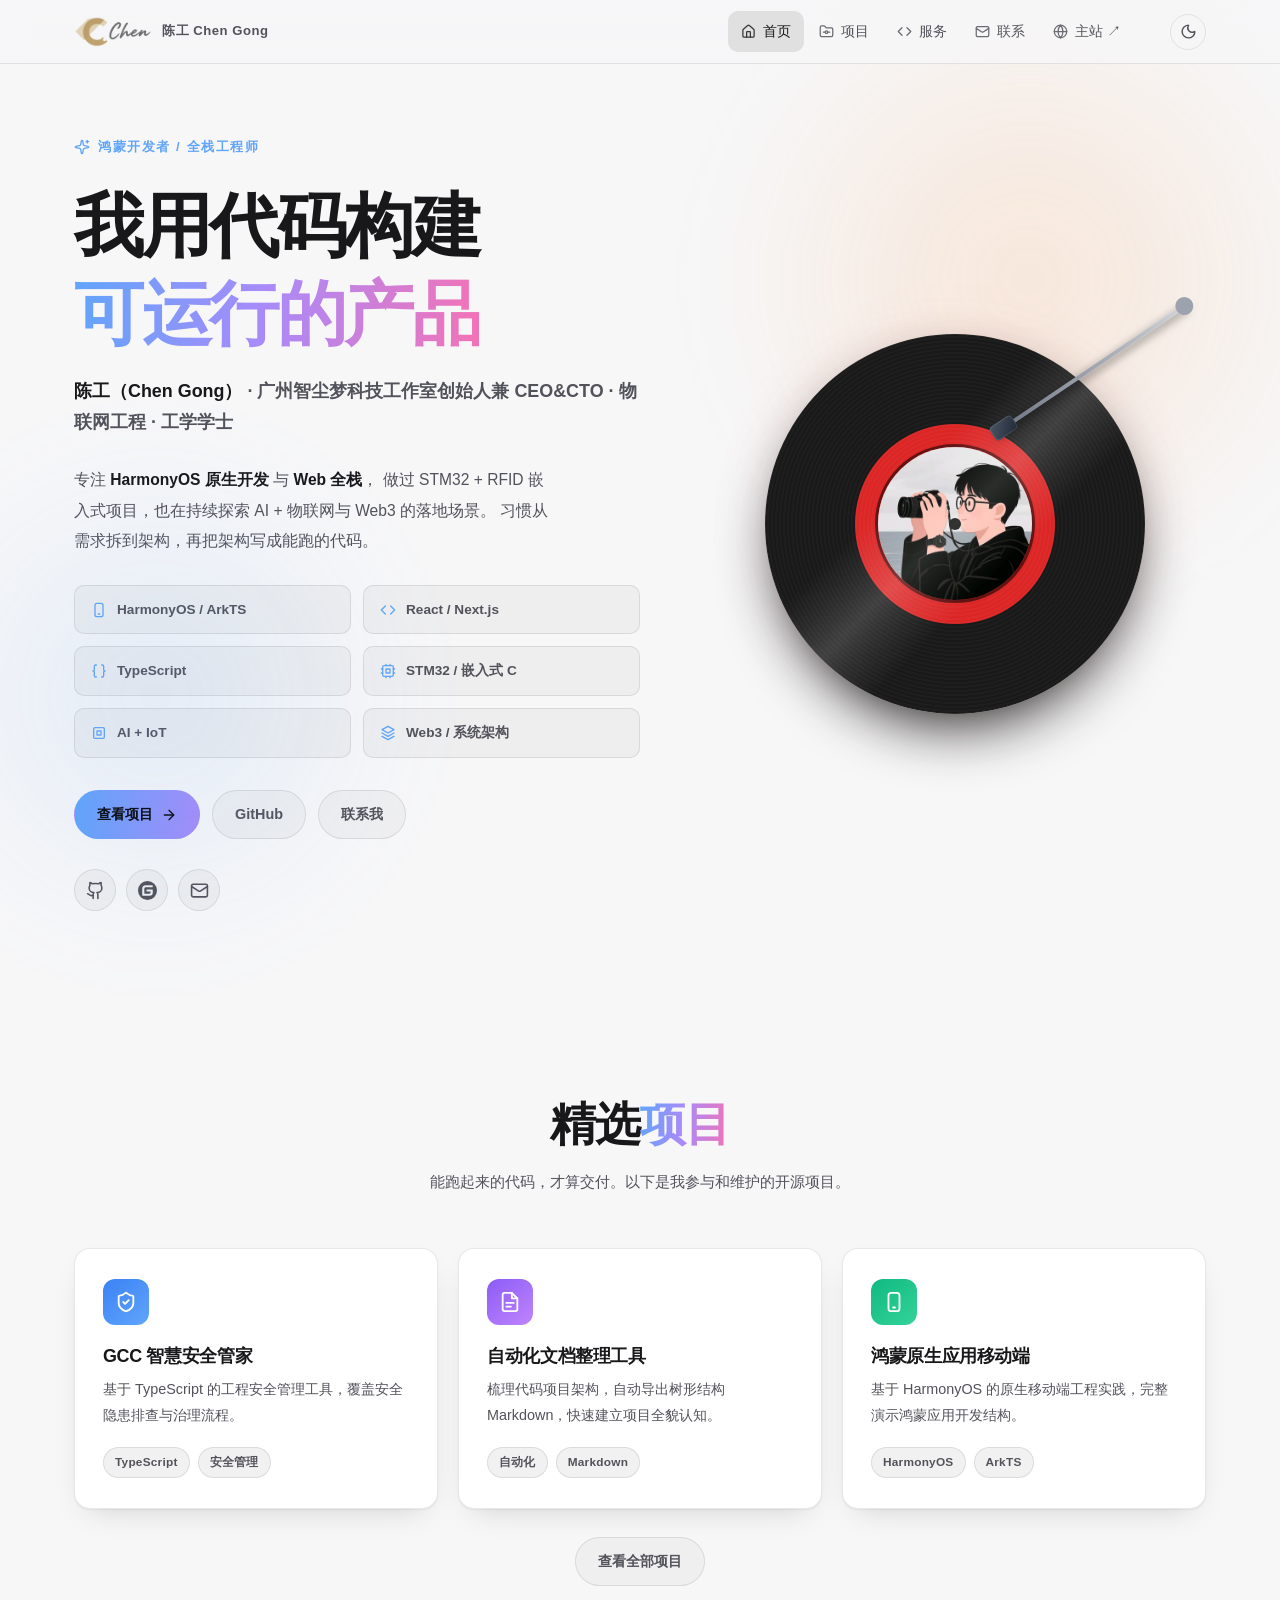
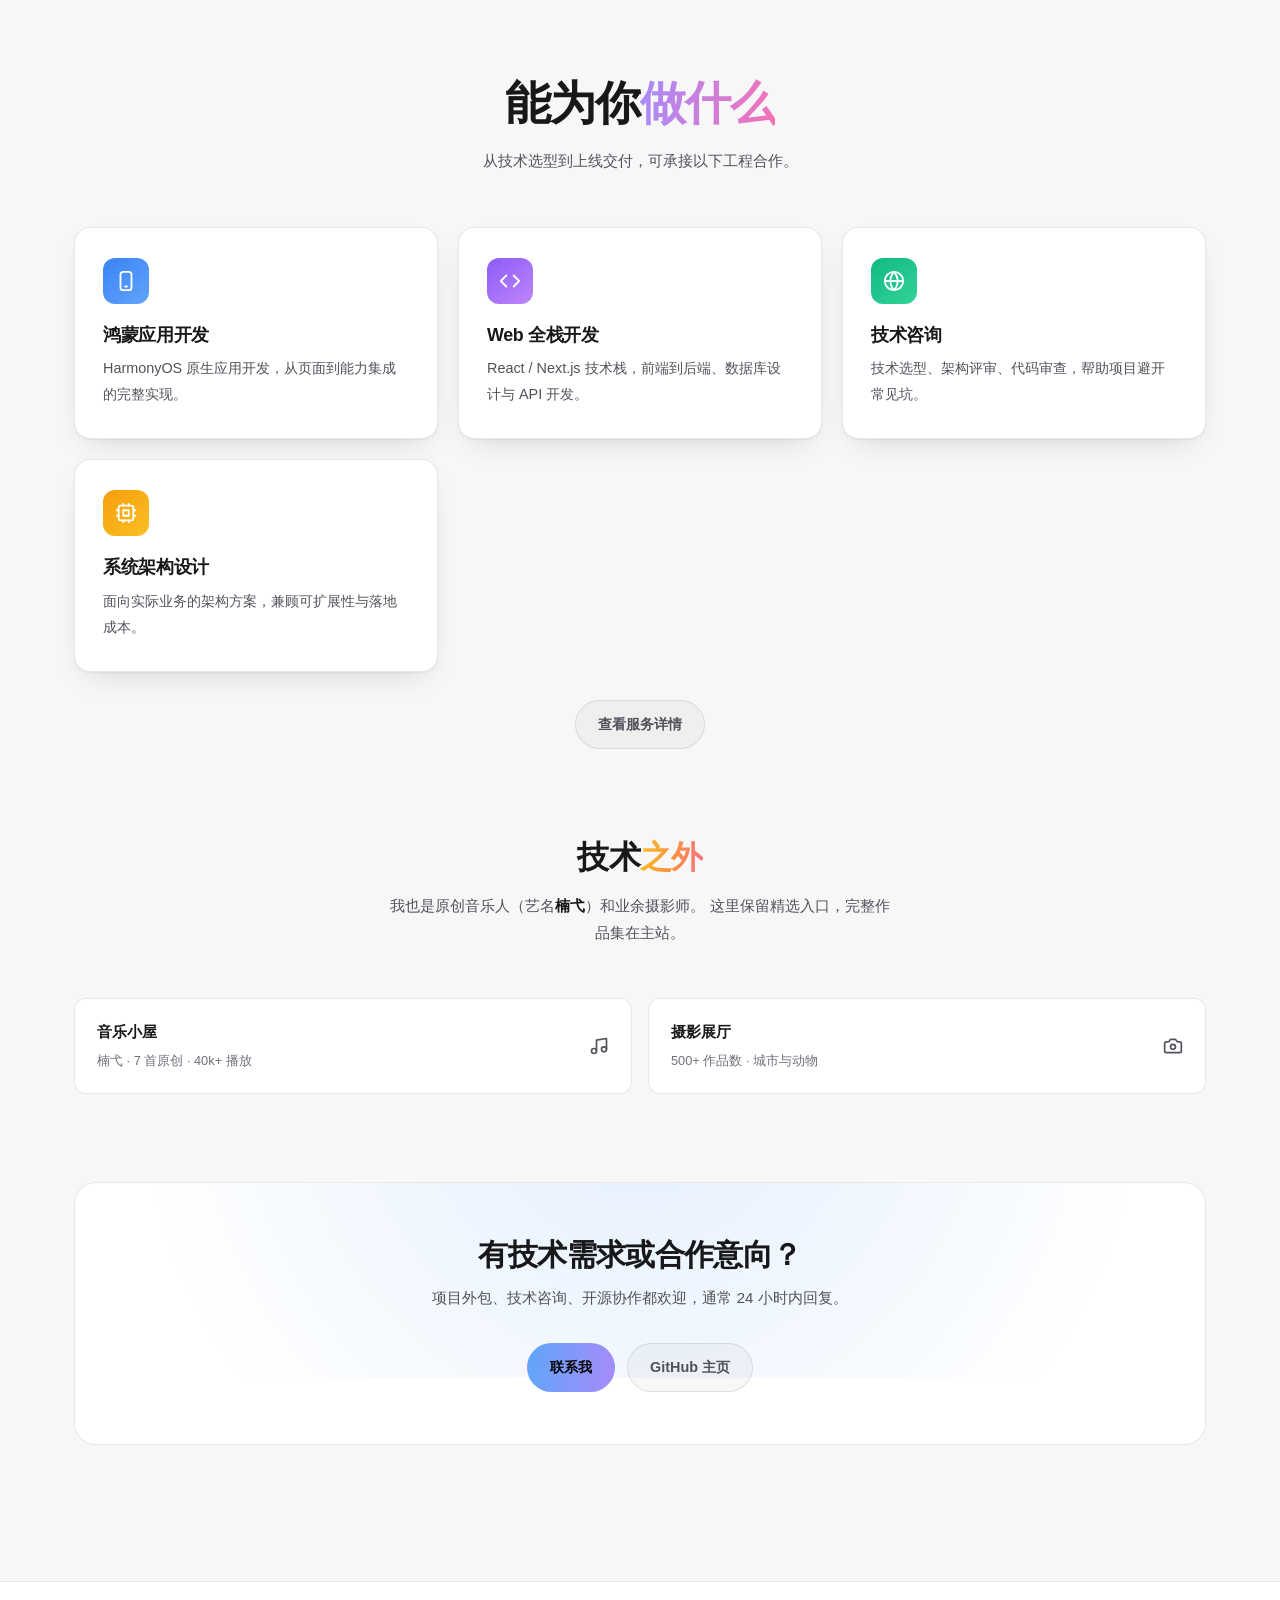
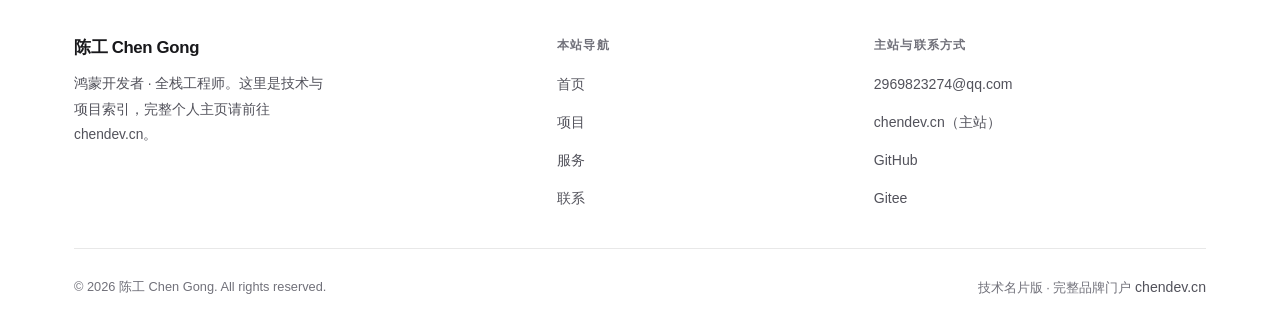
==== commit a06d5ef2: "refactor: 首页重定位为「技术名片」 - Hero 改为技术身份：定位语 + 技术栈 6 项矩阵 + 项目/ GitHub / 联系 三入口 - 新增精选项目、工程服务两个技术向 sectio" ====
--- a/index.html
+++ b/index.html
@@ -3,20 +3,19 @@
 <head>
 <meta charset="utf-8">
 <meta name="viewport" content="width=device-width, initial-scale=1">
-<title>陈工的世界 | 你好，我是陈工</title>
-<meta name="description" content="陈工的个人主页 — 鸿蒙应用开发、Web 全栈开发、技术咨询。原创音乐、摄影作品与开源项目。">
+<title>陈工 Chen Gong | 鸿蒙开发者 · 全栈工程师</title>
+<meta name="description" content="陈工（Chen Gong），鸿蒙开发者与全栈工程师，广州智尘梦科技工作室创始人兼 CEO&CTO。HarmonyOS 原生开发、React/Next.js 全栈、STM32 嵌入式与 AI+IoT。">
 <meta name="author" content="陈工">
-<meta name="keywords" content="陈工,个人主页,鸿蒙开发,HarmonyOS,Web开发,原创音乐,摄影,开源">
+<meta name="keywords" content="陈工,Chen Gong,鸿蒙开发,HarmonyOS,ArkTS,全栈开发,TypeScript,React,Next.js,STM32,嵌入式,物联网,Web3">
 <meta name="robots" content="index, follow">
 <link rel="canonical" href="https://MrChenDev.github.io/">
 
-<!-- Open Graph -->
-<meta property="og:type" content="website">
-<meta property="og:title" content="陈工的世界 | 你好，我是陈工">
-<meta property="og:description" content="鸿蒙应用开发、Web 全栈开发、技术咨询。原创音乐、摄影作品与开源项目。">
+<meta property="og:type" content="profile">
+<meta property="og:title" content="陈工 Chen Gong | 鸿蒙开发者 · 全栈工程师">
+<meta property="og:description" content="HarmonyOS 原生开发、React/Next.js 全栈、STM32 嵌入式与 AI+IoT。">
 <meta property="og:url" content="https://MrChenDev.github.io/">
 <meta property="og:image" content="https://MrChenDev.github.io/assets/avatar.jpg">
-<meta property="og:site_name" content="陈工的世界">
+<meta property="og:site_name" content="陈工 Chen Gong">
 <meta property="og:locale" content="zh_CN">
 <meta name="twitter:card" content="summary_large_image">
 
@@ -25,7 +24,6 @@
 <meta name="theme-color" content="#f7f7f8" media="(prefers-color-scheme: light)">
 <link rel="stylesheet" href="assets/style.css">
 
-<!-- 防闪烁：在解析样式前同步应用主题并标记 JS 可用 -->
 <script>
 (function () {
   var d = document.documentElement;
@@ -41,41 +39,34 @@
 <body>
 <a class="skip-link" href="#main">跳到主要内容</a>
 
-<!-- ================= 导航 ================= -->
 <header class="nav">
   <div class="container">
-    <a class="nav-brand" href="index.html" aria-label="陈工的世界 首页">
+    <a class="nav-brand" href="index.html" aria-label="陈工 首页">
       <img src="assets/logo.png" alt="陈工的世界">
-      <span>陈工的世界</span>
+      <span>陈工 Chen Gong</span>
     </a>
-
     <nav class="nav-links" data-nav-links aria-label="主导航">
       <a class="nav-link is-active" href="index.html" aria-current="page">
         <svg viewBox="0 0 24 24" fill="none" stroke="currentColor" stroke-width="2" stroke-linecap="round" stroke-linejoin="round" aria-hidden="true"><path d="M15 21v-8a1 1 0 0 0-1-1h-4a1 1 0 0 0-1 1v8"></path><path d="M3 10a2 2 0 0 1 .709-1.528l7-6a2 2 0 0 1 2.582 0l7 6A2 2 0 0 1 21 10v9a2 2 0 0 1-2 2H5a2 2 0 0 1-2-2z"></path></svg>
         <span>首页</span>
       </a>
+      <a class="nav-link" href="projects.html">
+        <svg viewBox="0 0 24 24" fill="none" stroke="currentColor" stroke-width="2" stroke-linecap="round" stroke-linejoin="round" aria-hidden="true"><circle cx="12" cy="13" r="2"></circle><path d="M20 20a2 2 0 0 0 2-2V8a2 2 0 0 0-2-2h-7.9a2 2 0 0 1-1.69-.9L9.6 3.9A2 2 0 0 0 7.93 3H4a2 2 0 0 0-2 2v13a2 2 0 0 0 2 2Z"></path><path d="M14 13h3"></path><path d="M7 13h3"></path></svg>
+        <span>项目</span>
+      </a>
       <a class="nav-link" href="services.html">
         <svg viewBox="0 0 24 24" fill="none" stroke="currentColor" stroke-width="2" stroke-linecap="round" stroke-linejoin="round" aria-hidden="true"><path d="m16 18 6-6-6-6"></path><path d="m8 6-6 6 6 6"></path></svg>
-        <span>服务提供</span>
-      </a>
-      <a class="nav-link" href="projects.html">
-        <svg viewBox="0 0 24 24" fill="none" stroke="currentColor" stroke-width="2" stroke-linecap="round" stroke-linejoin="round" aria-hidden="true"><circle cx="12" cy="13" r="2"></circle><path d="M20 20a2 2 0 0 0 2-2V8a2 2 0 0 0-2-2h-7.9a2 2 0 0 1-1.69-.9L9.6 3.9A2 2 0 0 0 7.93 3H4a2 2 0 0 0-2 2v13a2 2 0 0 0 2 2Z"></path><path d="M14 13h3"></path><path d="M7 13h3"></path></svg>
-        <span>项目基地</span>
-      </a>
-      <a class="nav-link" href="music.html">
-        <svg viewBox="0 0 24 24" fill="none" stroke="currentColor" stroke-width="2" stroke-linecap="round" stroke-linejoin="round" aria-hidden="true"><path d="M9 18V5l12-2v13"></path><circle cx="6" cy="18" r="3"></circle><circle cx="18" cy="16" r="3"></circle></svg>
-        <span>音乐小屋</span>
-      </a>
-      <a class="nav-link" href="photography.html">
-        <svg viewBox="0 0 24 24" fill="none" stroke="currentColor" stroke-width="2" stroke-linecap="round" stroke-linejoin="round" aria-hidden="true"><path d="M13.997 4a2 2 0 0 1 1.76 1.05l.486.9A2 2 0 0 0 18.003 7H20a2 2 0 0 1 2 2v9a2 2 0 0 1-2 2H4a2 2 0 0 1-2-2V9a2 2 0 0 1 2-2h1.997a2 2 0 0 0 1.759-1.048l.489-.904A2 2 0 0 1 10.004 4z"></path><circle cx="12" cy="13" r="3"></circle></svg>
-        <span>摄影展厅</span>
+        <span>服务</span>
       </a>
       <a class="nav-link" href="contact.html">
         <svg viewBox="0 0 24 24" fill="none" stroke="currentColor" stroke-width="2" stroke-linecap="round" stroke-linejoin="round" aria-hidden="true"><path d="m22 7-8.991 5.727a2 2 0 0 1-2.009 0L2 7"></path><rect x="2" y="4" width="20" height="16" rx="2"></rect></svg>
-        <span>联系我</span>
+        <span>联系</span>
+      </a>
+      <a class="nav-link" href="https://chendev.cn" target="_blank" rel="noopener noreferrer">
+        <svg viewBox="0 0 24 24" fill="none" stroke="currentColor" stroke-width="2" stroke-linecap="round" stroke-linejoin="round" aria-hidden="true"><circle cx="12" cy="12" r="10"></circle><path d="M2 12h20"></path><path d="M12 2a15.3 15.3 0 0 1 4 10 15.3 15.3 0 0 1-4 10 15.3 15.3 0 0 1-4-10 15.3 15.3 0 0 1 4-10z"></path></svg>
+        <span>主站 ↗</span>
       </a>
     </nav>
-
     <div class="nav-actions">
       <button class="icon-btn" type="button" data-theme-toggle aria-label="切换到浅色模式"></button>
       <button class="icon-btn nav-toggle" type="button" data-nav-toggle aria-expanded="false" aria-label="打开菜单">
@@ -87,31 +78,66 @@
 
 <main id="main">
 
-  <!-- ================= Hero ================= -->
+  <!-- ================= Hero：技术身份 ================= -->
   <section class="hero">
     <div class="container">
       <div class="hero-grid">
         <div>
           <p class="eyebrow">
             <svg viewBox="0 0 24 24" fill="none" stroke="currentColor" stroke-width="2" stroke-linecap="round" stroke-linejoin="round" aria-hidden="true"><path d="M11.017 2.814a1 1 0 0 1 1.966 0l1.051 5.558a2 2 0 0 0 1.594 1.594l5.558 1.051a1 1 0 0 1 0 1.966l-5.558 1.051a2 2 0 0 0-1.594 1.594l-1.051 5.558a1 1 0 0 1-1.966 0l-1.051-5.558a2 2 0 0 0-1.594-1.594l-5.558-1.051a1 1 0 0 1 0-1.966l5.558-1.051a2 2 0 0 0 1.594-1.594z"></path><path d="M20 2v4"></path><path d="M22 4h-4"></path></svg>
-            欢迎来到我的世界
+            鸿蒙开发者 / 全栈工程师
           </p>
 
-          <h1 class="hero-title"><span class="gradient-text">你好</span></h1>
+          <h1 class="hero-title">
+            我用代码构建<br><span class="gradient-text">可运行的产品</span>
+          </h1>
+
+          <p class="hero-lead">
+            <strong>陈工（Chen Gong）</strong> · 广州智尘梦科技工作室创始人兼 CEO&amp;CTO ·
+            物联网工程 · 工学学士
+          </p>
 
           <p class="hero-bio">
-            2003 年，<em>INFJ-T</em>，金牛座，籍贯广东湛江，常驻广州。高中毕业于中山市第一中学，
-            本科大四在校创业者，物联网工程专业，工学学士学位。
+            专注 <em>HarmonyOS 原生开发</em> 与 <em>Web 全栈</em>，
+            做过 STM32 + RFID 嵌入式项目，也在持续探索 AI + 物联网与 Web3 的落地场景。
+            习惯从需求拆到架构，再把架构写成能跑的代码。
           </p>
-          <p class="hero-bio">
-            广州智尘梦科技工作室创始人兼 CEO&amp;CTO、原创音乐人、中国音乐著作权协会会员、
-            嵌入式软件开发工程师、鸿蒙开发者、高级软件架构师、鸿蒙布道师、业余摄影师。
-          </p>
-          <p class="hero-bio">
-            喜欢研究各种技术，喜欢创造，喜欢分享，喜欢写歌。
-            擅长领域：计算机技术、人工智能 + 物联网、Web3 区块链、法律、哲学、文学、音乐、
-            商业、经济、金融、心理学。
-          </p>
+
+          <div class="stack-grid">
+            <div class="stack-item">
+              <svg viewBox="0 0 24 24" fill="none" stroke="currentColor" stroke-width="2" stroke-linecap="round" stroke-linejoin="round" aria-hidden="true"><rect x="6" y="2" width="12" height="20" rx="3"></rect><path d="M11 18h2"></path></svg>
+              HarmonyOS / ArkTS
+            </div>
+            <div class="stack-item">
+              <svg viewBox="0 0 24 24" fill="none" stroke="currentColor" stroke-width="2" stroke-linecap="round" stroke-linejoin="round" aria-hidden="true"><path d="m16 18 6-6-6-6"></path><path d="m8 6-6 6 6 6"></path></svg>
+              React / Next.js
+            </div>
+            <div class="stack-item">
+              <svg viewBox="0 0 24 24" fill="none" stroke="currentColor" stroke-width="2" stroke-linecap="round" stroke-linejoin="round" aria-hidden="true"><path d="M8 3H7a2 2 0 0 0-2 2v5a2 2 0 0 1-2 2 2 2 0 0 1 2 2v5c0 1.1.9 2 2 2h1"></path><path d="M16 3h1a2 2 0 0 1 2 2v5a2 2 0 0 0 2 2 2 2 0 0 0-2 2v5a2 2 0 0 1-2 2h-1"></path></svg>
+              TypeScript
+            </div>
+            <div class="stack-item">
+              <svg viewBox="0 0 24 24" fill="none" stroke="currentColor" stroke-width="2" stroke-linecap="round" stroke-linejoin="round" aria-hidden="true"><rect x="4" y="4" width="16" height="16" rx="2"></rect><rect x="9" y="9" width="6" height="6"></rect><path d="M9 2v2M15 2v2M9 20v2M15 20v2M2 9h2M2 15h2M20 9h2M20 15h2"></path></svg>
+              STM32 / 嵌入式 C
+            </div>
+            <div class="stack-item">
+              <svg viewBox="0 0 24 24" fill="none" stroke="currentColor" stroke-width="2" stroke-linecap="round" stroke-linejoin="round" aria-hidden="true"><rect x="4" y="4" width="16" height="16" rx="2"></rect><path d="M9 9h6v6H9z"></path></svg>
+              AI + IoT
+            </div>
+            <div class="stack-item">
+              <svg viewBox="0 0 24 24" fill="none" stroke="currentColor" stroke-width="2" stroke-linecap="round" stroke-linejoin="round" aria-hidden="true"><path d="m12 2 9 5-9 5-9-5z"></path><path d="m3 12 9 5 9-5"></path><path d="m3 17 9 5 9-5"></path></svg>
+              Web3 / 系统架构
+            </div>
+          </div>
+
+          <div class="hero-actions">
+            <a class="btn btn-primary" href="projects.html">
+              查看项目
+              <svg viewBox="0 0 24 24" fill="none" stroke="currentColor" stroke-width="2" stroke-linecap="round" stroke-linejoin="round" aria-hidden="true"><path d="M5 12h14"></path><path d="m12 5 7 7-7 7"></path></svg>
+            </a>
+            <a class="btn btn-ghost" href="https://github.com/MrChenDev" target="_blank" rel="noopener noreferrer">GitHub</a>
+            <a class="btn btn-ghost" href="contact.html">联系我</a>
+          </div>
 
           <div class="hero-social">
             <a class="social-btn" href="https://github.com/MrChenDev" target="_blank" rel="noopener noreferrer" aria-label="GitHub">
@@ -120,24 +146,12 @@
             <a class="social-btn" href="https://gitee.com/BartonNY" target="_blank" rel="noopener noreferrer" aria-label="Gitee">
               <svg viewBox="0 0 24 24" fill="currentColor" aria-hidden="true"><path d="M11.984 0A12 12 0 0 0 0 12a12 12 0 0 0 12 12 12 12 0 0 0 12-12A12 12 0 0 0 12 0a12 12 0 0 0-.016 0zm6.09 5.333c.328 0 .593.266.592.593v1.482a.594.594 0 0 1-.593.592H9.777c-.982 0-1.778.796-1.778 1.778v5.63c0 .327.266.592.593.592h5.63c.982 0 1.778-.796 1.778-1.778v-.296a.593.593 0 0 0-.592-.593h-4.15a.592.592 0 0 1-.592-.592v-1.482a.593.593 0 0 1 .593-.592h6.815c.327 0 .593.265.593.592v3.408a4 4 0 0 1-4 4H5.926a.593.593 0 0 1-.593-.593V9.778a4.444 4.444 0 0 1 4.445-4.444h8.296Z"></path></svg>
             </a>
-            <a class="social-btn" href="https://v.douyin.com/SFsKQrNk_3g/" target="_blank" rel="noopener noreferrer" aria-label="抖音">
-              <svg viewBox="0 0 24 24" fill="currentColor" aria-hidden="true"><path d="M12.525.02c1.31-.02 2.61-.01 3.91-.02.08 1.53.63 3.09 1.75 4.17 1.12 1.11 2.7 1.62 4.24 1.79v4.03c-1.44-.05-2.89-.35-4.2-.97-.57-.26-1.1-.59-1.62-.93-.01 2.92.01 5.84-.02 8.75-.08 1.4-.54 2.79-1.35 3.94-1.31 1.92-3.58 3.17-5.91 3.21-1.43.08-2.86-.31-4.08-1.03-2.02-1.19-3.44-3.37-3.65-5.71-.02-.5-.03-1-.01-1.49.18-1.9 1.12-3.72 2.58-4.96 1.66-1.44 3.98-2.13 6.15-1.72.02 1.48-.04 2.96-.04 4.44-.99-.32-2.15-.23-3.02.37-.63.41-1.11 1.04-1.36 1.75-.21.51-.15 1.07-.14 1.61.24 1.64 1.82 3.02 3.5 2.87 1.12-.01 2.19-.66 2.77-1.61.19-.33.4-.67.41-1.06.1-1.79.06-3.57.07-5.36.01-4.03-.01-8.05.02-12.07z"></path></svg>
-            </a>
             <a class="social-btn" href="mailto:2969823274@qq.com" aria-label="发邮件">
               <svg viewBox="0 0 24 24" fill="none" stroke="currentColor" stroke-width="2" stroke-linecap="round" stroke-linejoin="round" aria-hidden="true"><path d="m22 7-8.991 5.727a2 2 0 0 1-2.009 0L2 7"></path><rect x="2" y="4" width="20" height="16" rx="2"></rect></svg>
             </a>
           </div>
-
-          <div class="hero-actions">
-            <a class="btn btn-primary" href="#explore">
-              向下探索
-              <svg viewBox="0 0 24 24" fill="none" stroke="currentColor" stroke-width="2" stroke-linecap="round" stroke-linejoin="round" aria-hidden="true"><path d="M12 5v14"></path><path d="m19 12-7 7-7-7"></path></svg>
-            </a>
-            <a class="btn btn-ghost" href="contact.html">联系我</a>
-          </div>
         </div>
 
-        <!-- 黑胶主视觉 -->
         <div class="vinyl-stage" aria-hidden="true">
           <div class="vinyl-glow"></div>
           <div class="vinyl">
@@ -152,81 +166,147 @@
     </div>
   </section>
 
-  <!-- ================= 探索 ================= -->
-  <section class="section" id="explore">
+  <!-- ================= 精选项目 ================= -->
+  <section class="section" id="projects">
     <div class="container">
       <div class="section-head reveal">
-        <h2 class="section-title">探索我的<span class="gradient-text">世界</span></h2>
-        <p class="section-sub">技术、音乐、影像与开源 —— 六年来我一直在做的事情。</p>
+        <h2 class="section-title">精选<span class="gradient-text">项目</span></h2>
+        <p class="section-sub">能跑起来的代码，才算交付。以下是我参与和维护的开源项目。</p>
       </div>
 
       <div class="grid">
 
         <article class="card reveal">
           <div class="card-icon card-icon--blue">
+            <svg viewBox="0 0 24 24" fill="none" stroke="currentColor" stroke-width="2" stroke-linecap="round" stroke-linejoin="round" aria-hidden="true"><path d="M20 13c0 5-3.5 7.5-7.66 8.95a1 1 0 0 1-.67-.01C7.5 20.5 4 18 4 13V6a1 1 0 0 1 1-1c2 0 4.5-1.2 6.24-2.72a1.17 1.17 0 0 1 1.52 0C14.51 3.81 17 5 19 5a1 1 0 0 1 1 1z"></path><path d="m9 12 2 2 4-4"></path></svg>
+          </div>
+          <h3 class="card-title">GCC 智慧安全管家</h3>
+          <p class="card-desc">基于 TypeScript 的工程安全管理工具，覆盖安全隐患排查与治理流程。</p>
+          <div class="card-tags">
+            <span class="tag">TypeScript</span>
+            <span class="tag">安全管理</span>
+          </div>
+        </article>
+
+        <article class="card reveal">
+          <div class="card-icon card-icon--violet">
+            <svg viewBox="0 0 24 24" fill="none" stroke="currentColor" stroke-width="2" stroke-linecap="round" stroke-linejoin="round" aria-hidden="true"><path d="M14 2H6a2 2 0 0 0-2 2v16a2 2 0 0 0 2 2h12a2 2 0 0 0 2-2V8z"></path><path d="M14 2v6h6"></path><path d="M8 13h8"></path><path d="M8 17h5"></path></svg>
+          </div>
+          <h3 class="card-title">自动化文档整理工具</h3>
+          <p class="card-desc">梳理代码项目架构，自动导出树形结构 Markdown，快速建立项目全貌认知。</p>
+          <div class="card-tags">
+            <span class="tag">自动化</span>
+            <span class="tag">Markdown</span>
+          </div>
+        </article>
+
+        <article class="card reveal">
+          <div class="card-icon card-icon--green">
+            <svg viewBox="0 0 24 24" fill="none" stroke="currentColor" stroke-width="2" stroke-linecap="round" stroke-linejoin="round" aria-hidden="true"><rect x="6" y="2" width="12" height="20" rx="3"></rect><path d="M11 18h2"></path></svg>
+          </div>
+          <h3 class="card-title">鸿蒙原生应用移动端</h3>
+          <p class="card-desc">基于 HarmonyOS 的原生移动端工程实践，完整演示鸿蒙应用开发结构。</p>
+          <div class="card-tags">
+            <span class="tag">HarmonyOS</span>
+            <span class="tag">ArkTS</span>
+          </div>
+        </article>
+
+      </div>
+
+      <p style="text-align:center;margin-top:28px">
+        <a class="btn btn-ghost" href="projects.html">查看全部项目</a>
+      </p>
+    </div>
+  </section>
+
+  <!-- ================= 工程服务 ================= -->
+  <section class="section" id="services">
+    <div class="container">
+      <div class="section-head reveal">
+        <h2 class="section-title">能为你<span class="gradient-text gradient-text--violet">做什么</span></h2>
+        <p class="section-sub">从技术选型到上线交付，可承接以下工程合作。</p>
+      </div>
+
+      <div class="grid">
+
+        <article class="card reveal">
+          <div class="card-icon card-icon--blue">
+            <svg viewBox="0 0 24 24" fill="none" stroke="currentColor" stroke-width="2" stroke-linecap="round" stroke-linejoin="round" aria-hidden="true"><rect x="6" y="2" width="12" height="20" rx="3"></rect><path d="M11 18h2"></path></svg>
+          </div>
+          <h3 class="card-title">鸿蒙应用开发</h3>
+          <p class="card-desc">HarmonyOS 原生应用开发，从页面到能力集成的完整实现。</p>
+        </article>
+
+        <article class="card reveal">
+          <div class="card-icon card-icon--violet">
             <svg viewBox="0 0 24 24" fill="none" stroke="currentColor" stroke-width="2" stroke-linecap="round" stroke-linejoin="round" aria-hidden="true"><path d="m16 18 6-6-6-6"></path><path d="m8 6-6 6 6 6"></path></svg>
           </div>
-          <h3 class="card-title">服务提供</h3>
-          <p class="card-desc">专业的鸿蒙应用开发、Web 全栈开发与技术解决方案，从创意到落地。</p>
-          <div class="card-tags">
-            <span class="tag">鸿蒙开发</span>
-            <span class="tag">Web 全栈</span>
-            <span class="tag">技术咨询</span>
-            <span class="tag">架构设计</span>
-          </div>
-          <p style="margin-top:20px"><a class="footer-link" href="services.html">了解更多 →</a></p>
-        </article>
-
-        <article class="card reveal">
-          <div class="card-icon card-icon--violet">
-            <svg viewBox="0 0 24 24" fill="none" stroke="currentColor" stroke-width="2" stroke-linecap="round" stroke-linejoin="round" aria-hidden="true"><circle cx="12" cy="13" r="2"></circle><path d="M20 20a2 2 0 0 0 2-2V8a2 2 0 0 0-2-2h-7.9a2 2 0 0 1-1.69-.9L9.6 3.9A2 2 0 0 0 7.93 3H4a2 2 0 0 0-2 2v13a2 2 0 0 0 2 2Z"></path><path d="M14 13h3"></path><path d="M7 13h3"></path></svg>
-          </div>
-          <h3 class="card-title">项目基地</h3>
-          <p class="card-desc">参与和维护的开源项目与实战案例，代码托管于 GitHub 与 Gitee。</p>
-          <div class="card-tags">
-            <span class="tag">开源项目</span>
-            <span class="tag">实战案例</span>
-            <span class="tag">代码仓库</span>
-            <span class="tag">技术博客</span>
-          </div>
-          <p style="margin-top:20px"><a class="footer-link" href="projects.html">了解更多 →</a></p>
+          <h3 class="card-title">Web 全栈开发</h3>
+          <p class="card-desc">React / Next.js 技术栈，前端到后端、数据库设计与 API 开发。</p>
+        </article>
+
+        <article class="card reveal">
+          <div class="card-icon card-icon--green">
+            <svg viewBox="0 0 24 24" fill="none" stroke="currentColor" stroke-width="2" stroke-linecap="round" stroke-linejoin="round" aria-hidden="true"><circle cx="12" cy="12" r="10"></circle><path d="M2 12h20"></path><path d="M12 2a15.3 15.3 0 0 1 4 10 15.3 15.3 0 0 1-4 10 15.3 15.3 0 0 1-4-10 15.3 15.3 0 0 1 4-10z"></path></svg>
+          </div>
+          <h3 class="card-title">技术咨询</h3>
+          <p class="card-desc">技术选型、架构评审、代码审查，帮助项目避开常见坑。</p>
         </article>
 
         <article class="card reveal">
           <div class="card-icon card-icon--amber">
-            <svg viewBox="0 0 24 24" fill="none" stroke="currentColor" stroke-width="2" stroke-linecap="round" stroke-linejoin="round" aria-hidden="true"><path d="M9 18V5l12-2v13"></path><circle cx="6" cy="18" r="3"></circle><circle cx="18" cy="16" r="3"></circle></svg>
-          </div>
-          <h3 class="card-title">音乐小屋</h3>
-          <p class="card-desc">原创音乐作品展示，用旋律记录生活中的点点滴滴。</p>
-          <div class="card-tags">
-            <span class="tag">原创歌曲</span>
-            <span class="tag">音乐创作</span>
-            <span class="tag">网易云音乐</span>
-            <span class="tag">作品分享</span>
-          </div>
-          <p style="margin-top:20px"><a class="footer-link" href="music.html">了解更多 →</a></p>
-        </article>
-
-        <article class="card reveal">
-          <div class="card-icon card-icon--green">
-            <svg viewBox="0 0 24 24" fill="none" stroke="currentColor" stroke-width="2" stroke-linecap="round" stroke-linejoin="round" aria-hidden="true"><path d="M13.997 4a2 2 0 0 1 1.76 1.05l.486.9A2 2 0 0 0 18.003 7H20a2 2 0 0 1 2 2v9a2 2 0 0 1-2 2H4a2 2 0 0 1-2-2V9a2 2 0 0 1 2-2h1.997a2 2 0 0 0 1.759-1.048l.489-.904A2 2 0 0 1 10.004 4z"></path><circle cx="12" cy="13" r="3"></circle></svg>
-          </div>
-          <h3 class="card-title">摄影展厅</h3>
-          <p class="card-desc">用镜头捕捉世界的美好，分享个人摄影作品集与后期记录。</p>
-          <div class="card-tags">
-            <span class="tag">风景摄影</span>
-            <span class="tag">人像摄影</span>
-            <span class="tag">城市记录</span>
-            <span class="tag">后期作品</span>
-          </div>
-          <p style="margin-top:20px"><a class="footer-link" href="photography.html">了解更多 →</a></p>
-        </article>
-
-      </div>
-
-      <div class="cta-band reveal" style="margin-top:32px">
-        <h2 class="cta-title">期待与您交流合作</h2>
-        <p class="cta-sub">共同创造更多可能 —— 在线咨询、商务合作、技术交流。</p>
+            <svg viewBox="0 0 24 24" fill="none" stroke="currentColor" stroke-width="2" stroke-linecap="round" stroke-linejoin="round" aria-hidden="true"><rect x="4" y="4" width="16" height="16" rx="2"></rect><rect x="9" y="9" width="6" height="6"></rect><path d="M9 2v2M15 2v2M9 20v2M15 20v2M2 9h2M2 15h2M20 9h2M20 15h2"></path></svg>
+          </div>
+          <h3 class="card-title">系统架构设计</h3>
+          <p class="card-desc">面向实际业务的架构方案，兼顾可扩展性与落地成本。</p>
+        </article>
+
+      </div>
+
+      <p style="text-align:center;margin-top:28px">
+        <a class="btn btn-ghost" href="services.html">查看服务详情</a>
+      </p>
+    </div>
+  </section>
+
+  <!-- ================= 技术之外（链接主站） ================= -->
+  <section class="section" id="more">
+    <div class="container">
+      <div class="section-head reveal">
+        <h2 class="section-title" style="font-size:clamp(1.5rem,3vw,2rem)">技术<span class="gradient-text gradient-text--amber">之外</span></h2>
+        <p class="section-sub">
+          我也是原创音乐人（艺名<strong style="color:var(--text)">楠弋</strong>）和业余摄影师。
+          这里保留精选入口，完整作品集在主站。
+        </p>
+      </div>
+
+      <div class="world-row reveal">
+        <a class="world-card" href="music.html">
+          <div>
+            <p class="world-card-title">音乐小屋</p>
+            <p class="world-card-sub">楠弋 · 7 首原创 · 40k+ 播放</p>
+          </div>
+          <svg viewBox="0 0 24 24" fill="none" stroke="currentColor" stroke-width="2" stroke-linecap="round" stroke-linejoin="round" aria-hidden="true"><path d="M9 18V5l12-2v13"></path><circle cx="6" cy="18" r="3"></circle><circle cx="18" cy="16" r="3"></circle></svg>
+        </a>
+
+        <a class="world-card" href="photography.html">
+          <div>
+            <p class="world-card-title">摄影展厅</p>
+            <p class="world-card-sub">500+ 作品数 · 城市与动物</p>
+          </div>
+          <svg viewBox="0 0 24 24" fill="none" stroke="currentColor" stroke-width="2" stroke-linecap="round" stroke-linejoin="round" aria-hidden="true"><path d="M13.997 4a2 2 0 0 1 1.76 1.05l.486.9A2 2 0 0 0 18.003 7H20a2 2 0 0 1 2 2v9a2 2 0 0 1-2 2H4a2 2 0 0 1-2-2V9a2 2 0 0 1 2-2h1.997a2 2 0 0 0 1.759-1.048l.489-.904A2 2 0 0 1 10.004 4z"></path><circle cx="12" cy="13" r="3"></circle></svg>
+        </a>
+      </div>
+    </div>
+  </section>
+
+  <!-- ================= CTA ================= -->
+  <section class="section" style="padding-bottom:96px">
+    <div class="container">
+      <div class="cta-band reveal">
+        <h2 class="cta-title">有技术需求或合作意向？</h2>
+        <p class="cta-sub">项目外包、技术咨询、开源协作都欢迎，通常 24 小时内回复。</p>
         <div class="hero-actions">
           <a class="btn btn-primary" href="contact.html">联系我</a>
           <a class="btn btn-ghost" href="https://github.com/MrChenDev" target="_blank" rel="noopener noreferrer">GitHub 主页</a>
@@ -237,51 +317,37 @@
 
 </main>
 
-<!-- ================= 页脚 ================= -->
 <footer class="footer">
   <div class="container">
     <div class="footer-grid">
       <div>
-        <h3 class="footer-brand-title">陈工的世界</h3>
+        <h3 class="footer-brand-title">陈工 Chen Gong</h3>
         <p class="footer-brand-desc">
-          专注鸿蒙应用开发、Web 技术探索，以及用音乐和摄影记录生活的美好瞬间。
+          鸿蒙开发者 · 全栈工程师。这里是技术与项目索引，完整个人主页请前往 chendev.cn。
         </p>
       </div>
-
       <div>
-        <h4 class="footer-heading">快速导航</h4>
+        <h4 class="footer-heading">本站导航</h4>
         <ul class="footer-links">
           <li><a class="footer-link" href="index.html">首页</a></li>
-          <li><a class="footer-link" href="services.html">服务提供</a></li>
-          <li><a class="footer-link" href="projects.html">项目基地</a></li>
-          <li><a class="footer-link" href="music.html">音乐小屋</a></li>
-          <li><a class="footer-link" href="photography.html">摄影展厅</a></li>
-          <li><a class="footer-link" href="contact.html">联系我</a></li>
+          <li><a class="footer-link" href="projects.html">项目</a></li>
+          <li><a class="footer-link" href="services.html">服务</a></li>
+          <li><a class="footer-link" href="contact.html">联系</a></li>
         </ul>
       </div>
-
       <div>
-        <h4 class="footer-heading">联系方式</h4>
+        <h4 class="footer-heading">主站与联系方式</h4>
         <ul class="footer-links">
-          <li><a class="footer-link" href="mailto:2969823274@qq.com">
-            <svg viewBox="0 0 24 24" fill="none" stroke="currentColor" stroke-width="2" stroke-linecap="round" stroke-linejoin="round" aria-hidden="true"><path d="m22 7-8.991 5.727a2 2 0 0 1-2.009 0L2 7"></path><rect x="2" y="4" width="20" height="16" rx="2"></rect></svg>
-            2969823274@qq.com</a></li>
-          <li><a class="footer-link" href="https://github.com/MrChenDev" target="_blank" rel="noopener noreferrer">
-            <svg viewBox="0 0 24 24" fill="none" stroke="currentColor" stroke-width="2" stroke-linecap="round" stroke-linejoin="round" aria-hidden="true"><path d="M15 22v-4a4.8 4.8 0 0 0-1-3.5c3 0 6-2 6-5.5.08-1.25-.27-2.48-1-3.5.28-1.15.28-2.35 0-3.5 0 0-1 0-3 1.5-2.64-.5-5.36-.5-8 0C6 2 5 2 5 2c-.3 1.15-.3 2.35 0 3.5A5.403 5.403 0 0 0 4 9c0 3.5 3 5.5 6 5.5-.39.49-.68 1.05-.85 1.65-.17.6-.22 1.23-.15 1.85v4"></path><path d="M9 18c-4.51 2-5-2-7-2"></path></svg>
-            GitHub</a></li>
-          <li><a class="footer-link" href="https://gitee.com/BartonNY" target="_blank" rel="noopener noreferrer">
-            <svg viewBox="0 0 24 24" fill="currentColor" aria-hidden="true"><path d="M11.984 0A12 12 0 0 0 0 12a12 12 0 0 0 12 12 12 12 0 0 0 12-12A12 12 0 0 0 12 0a12 12 0 0 0-.016 0zm6.09 5.333c.328 0 .593.266.592.593v1.482a.594.594 0 0 1-.593.592H9.777c-.982 0-1.778.796-1.778 1.778v5.63c0 .327.266.592.593.592h5.63c.982 0 1.778-.796 1.778-1.778v-.296a.593.593 0 0 0-.592-.593h-4.15a.592.592 0 0 1-.592-.592v-1.482a.593.593 0 0 1 .593-.592h6.815c.327 0 .593.265.593.592v3.408a4 4 0 0 1-4 4H5.926a.593.593 0 0 1-.593-.593V9.778a4.444 4.444 0 0 1 4.445-4.444h8.296Z"></path></svg>
-            Gitee</a></li>
-          <li><a class="footer-link" href="https://chendev.cn" target="_blank" rel="noopener noreferrer">
-            <svg viewBox="0 0 24 24" fill="none" stroke="currentColor" stroke-width="2" stroke-linecap="round" stroke-linejoin="round" aria-hidden="true"><circle cx="12" cy="12" r="10"></circle><path d="M2 12h20"></path><path d="M12 2a15.3 15.3 0 0 1 4 10 15.3 15.3 0 0 1-4 10 15.3 15.3 0 0 1-4-10 15.3 15.3 0 0 1 4-10z"></path></svg>
-            chendev.cn</a></li>
+          <li><a class="footer-link" href="mailto:2969823274@qq.com">2969823274@qq.com</a></li>
+          <li><a class="footer-link" href="https://chendev.cn" target="_blank" rel="noopener noreferrer">chendev.cn（主站）</a></li>
+          <li><a class="footer-link" href="https://github.com/MrChenDev" target="_blank" rel="noopener noreferrer">GitHub</a></li>
+          <li><a class="footer-link" href="https://gitee.com/BartonNY" target="_blank" rel="noopener noreferrer">Gitee</a></li>
         </ul>
       </div>
     </div>
-
     <div class="footer-bottom">
-      <p>© <span data-year>2026</span> 陈工的世界. All rights reserved.</p>
-      <p>本站为静态镜像版 · 原站 <a class="footer-link" href="https://chendev.cn" target="_blank" rel="noopener noreferrer" style="display:inline">chendev.cn</a></p>
+      <p>© <span data-year>2026</span> 陈工 Chen Gong. All rights reserved.</p>
+      <p>技术名片版 · 完整品牌门户 <a class="footer-link" href="https://chendev.cn" target="_blank" rel="noopener noreferrer" style="display:inline">chendev.cn</a></p>
     </div>
   </div>
 </footer>
--- a/assets/style.css
+++ b/assets/style.css
@@ -1006,6 +1006,77 @@
 
 .form-hint { font-size: .8rem; color: var(--text-faint); }
 
+/* ---------- 技术名片（首页定位版）---------- */
+.hero-lead {
+  margin-top: 18px;
+  font-size: clamp(.98rem, 1.9vw, 1.12rem);
+  font-weight: 600;
+  line-height: 1.7;
+  color: var(--text-dim);
+}
+
+.hero-lead strong { color: var(--text); font-weight: 700; }
+
+.stack-grid {
+  display: grid;
+  gap: 12px;
+  grid-template-columns: repeat(auto-fit, minmax(196px, 1fr));
+  margin-top: 28px;
+}
+
+.stack-item {
+  display: flex;
+  align-items: center;
+  gap: 10px;
+  padding: 12px 16px;
+  border-radius: 10px;
+  background: color-mix(in srgb, var(--text) 4%, transparent);
+  border: 1px solid var(--border);
+  font-size: .85rem;
+  font-weight: 600;
+  color: var(--text-dim);
+  transition: color .18s var(--ease), border-color .18s var(--ease),
+              background-color .18s var(--ease);
+}
+
+.stack-item:hover {
+  color: var(--text);
+  border-color: var(--border-strong);
+  background: color-mix(in srgb, var(--text) 7%, transparent);
+}
+
+.stack-item svg { width: 16px; height: 16px; flex-shrink: 0; color: var(--blue); }
+
+/* 技术之外：两个外链入口收成一行 */
+.world-row {
+  display: grid;
+  gap: 16px;
+  grid-template-columns: repeat(auto-fit, minmax(250px, 1fr));
+}
+
+.world-card {
+  display: flex;
+  align-items: center;
+  justify-content: space-between;
+  gap: 16px;
+  padding: 20px 22px;
+  border-radius: var(--radius-sm);
+  background: var(--card);
+  border: 1px solid var(--border);
+  transition: transform .2s var(--ease), border-color .2s var(--ease),
+              background-color .2s var(--ease);
+}
+
+.world-card:hover {
+  transform: translateY(-2px);
+  border-color: var(--border-strong);
+  background: var(--card-hover);
+}
+
+.world-card-title { font-size: .96rem; font-weight: 700; }
+.world-card-sub { margin-top: 4px; font-size: .8rem; color: var(--text-faint); }
+.world-card svg { width: 20px; height: 20px; flex-shrink: 0; color: var(--text-dim); }
+
 /* ---------- Print ---------- */
 @media print {
   .nav, .footer, .hero-actions, .chips, .form-card { display: none !important; }
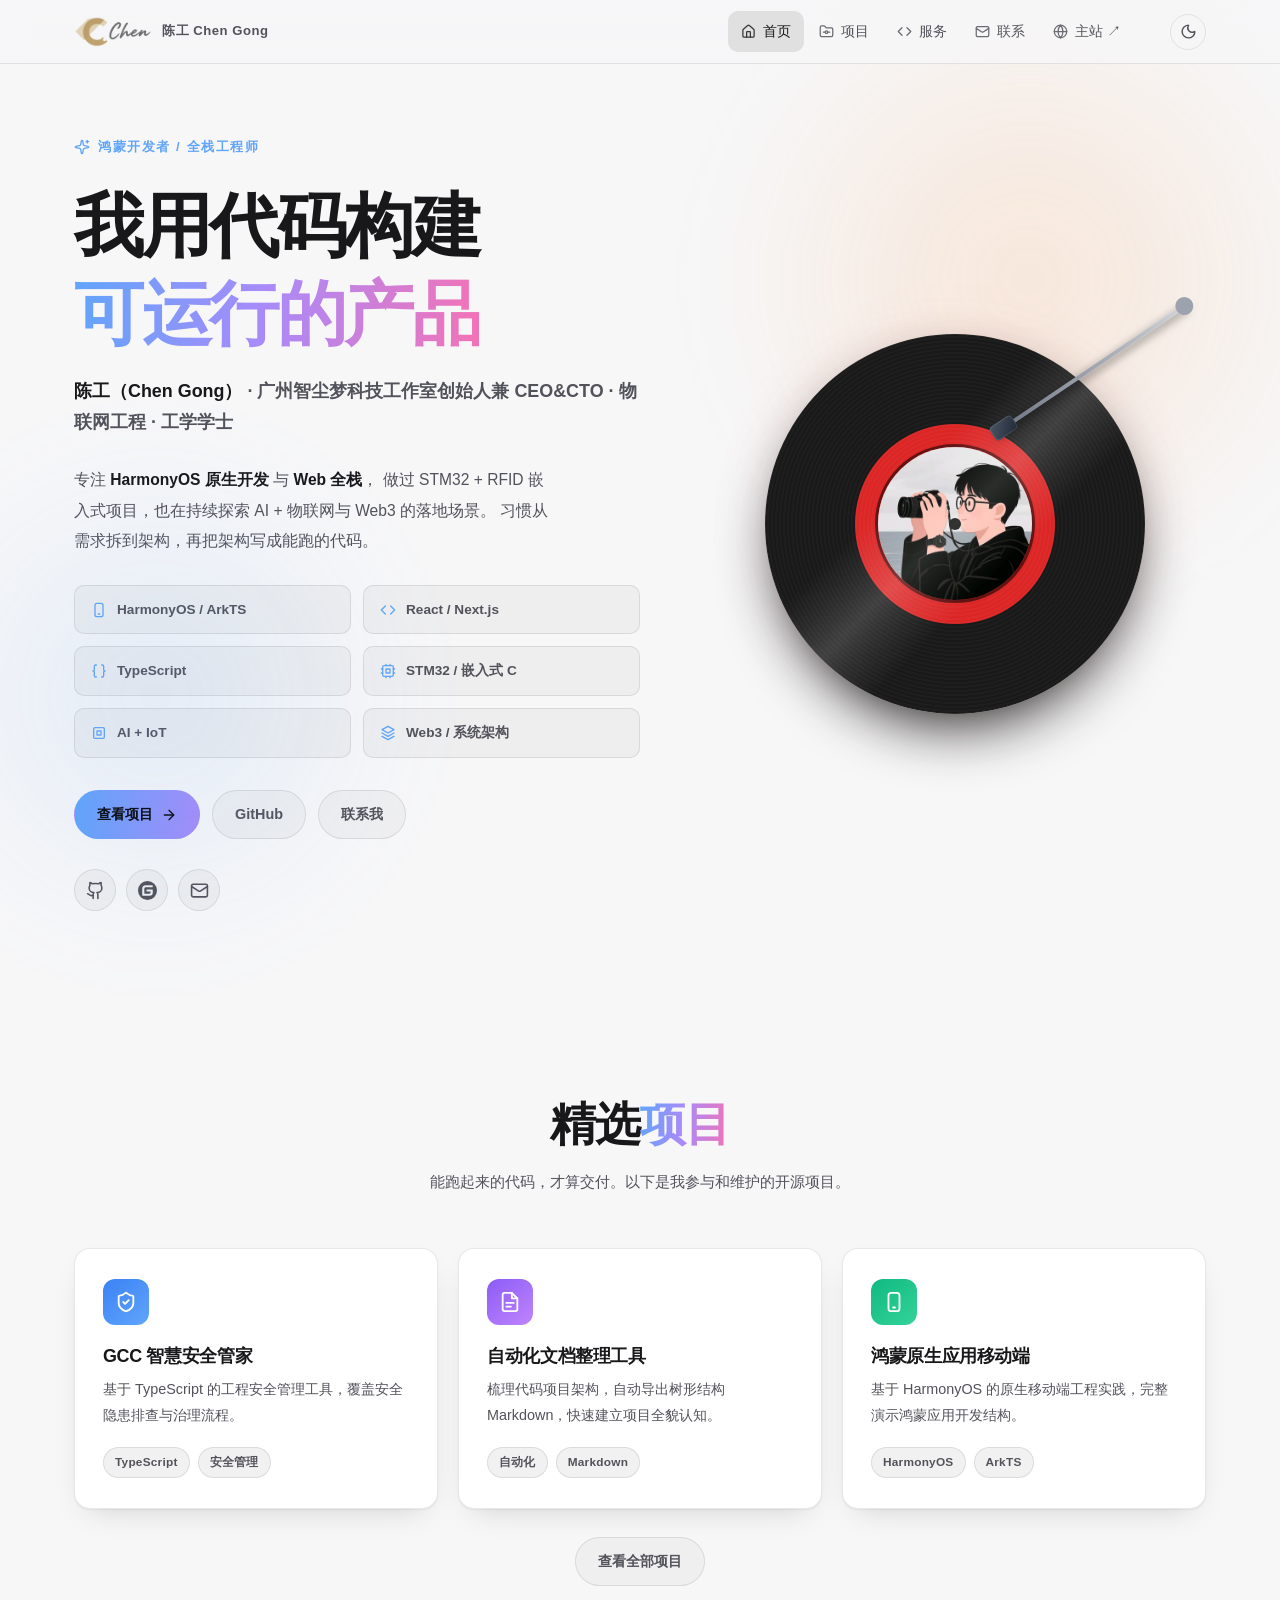
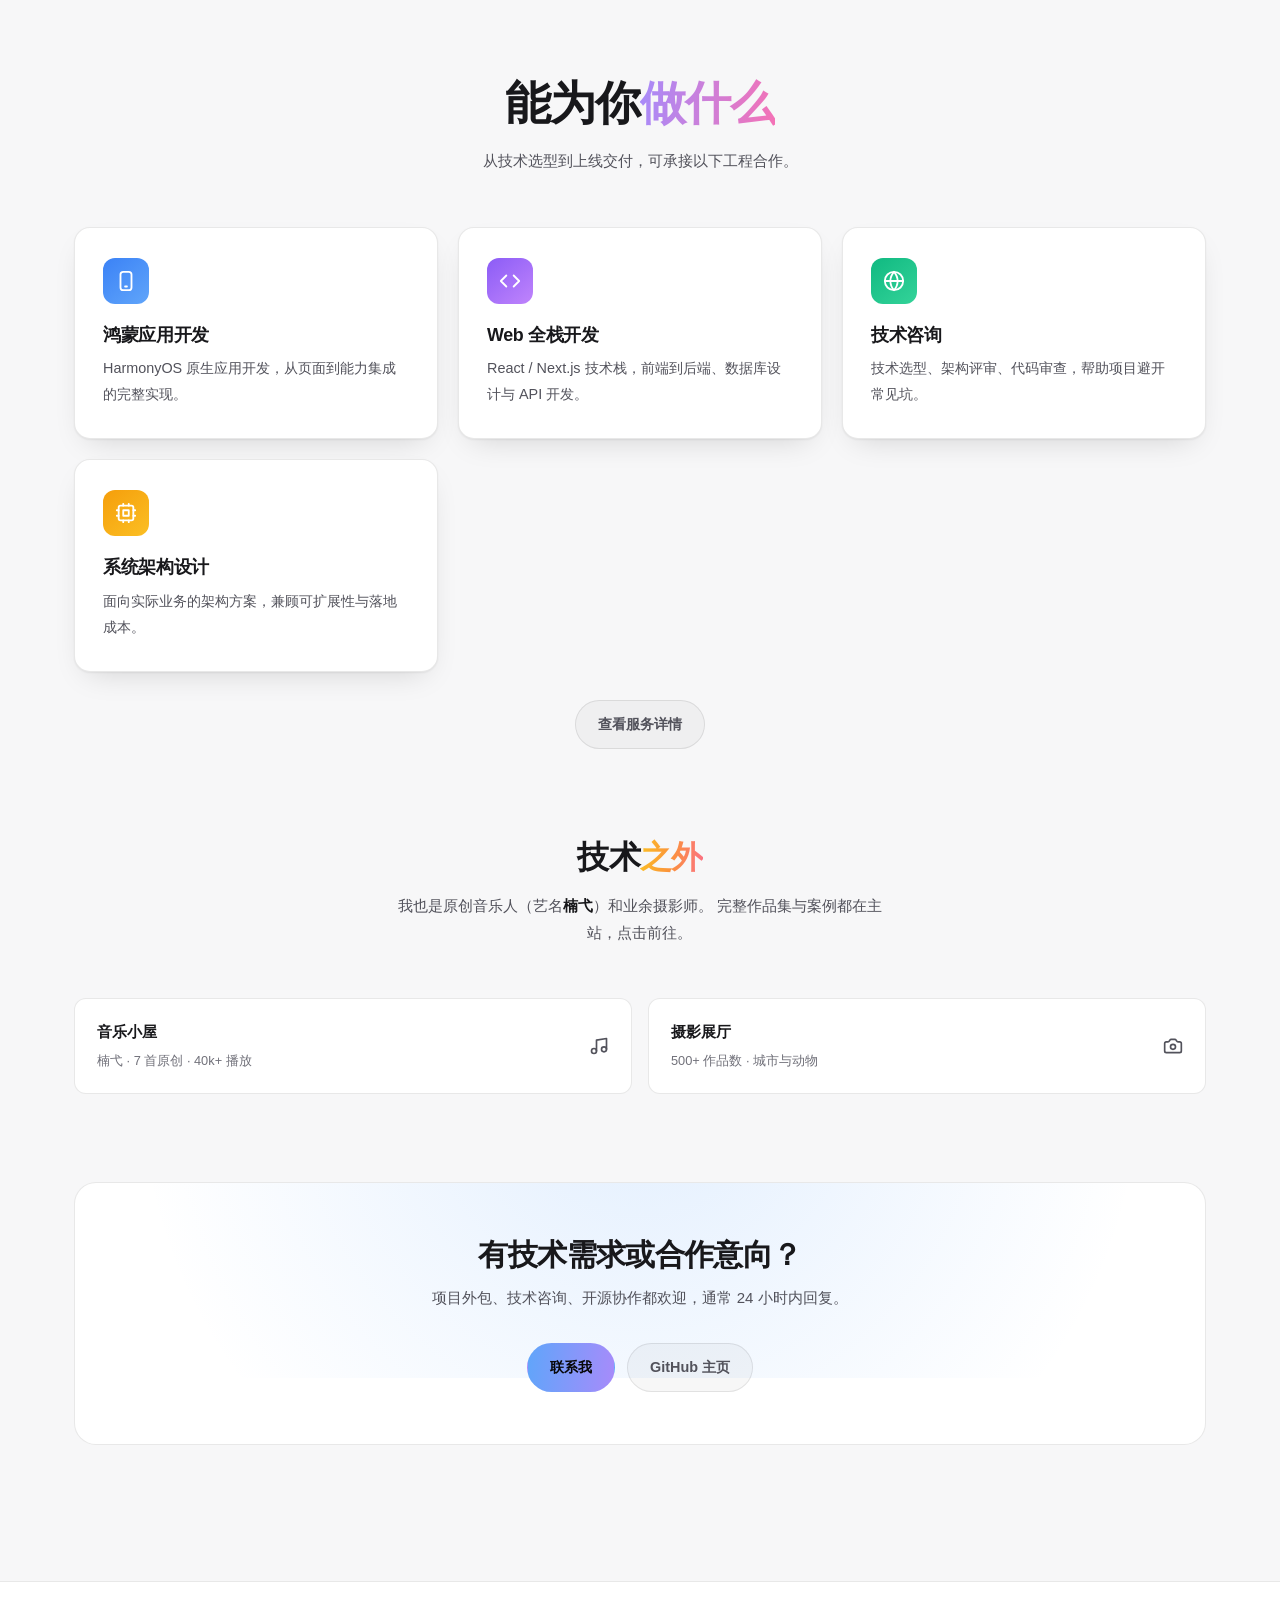
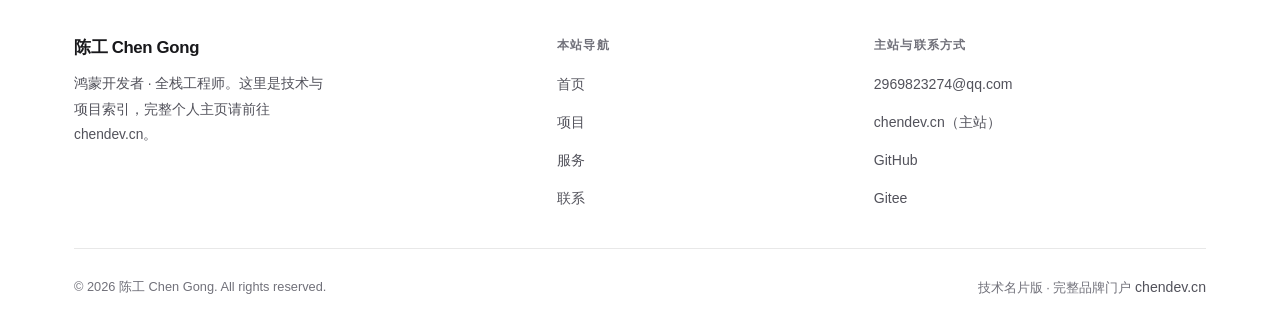
==== commit d759ac9a: "refactor: 按技术名片定位做减法 删除： - music.html / photography.html（主站已有完整作品集） - assets/photos 4 张作品图（900KB） - " ====
--- a/index.html
+++ b/index.html
@@ -277,12 +277,12 @@
         <h2 class="section-title" style="font-size:clamp(1.5rem,3vw,2rem)">技术<span class="gradient-text gradient-text--amber">之外</span></h2>
         <p class="section-sub">
           我也是原创音乐人（艺名<strong style="color:var(--text)">楠弋</strong>）和业余摄影师。
-          这里保留精选入口，完整作品集在主站。
+          完整作品集与案例都在主站，点击前往。
         </p>
       </div>
 
       <div class="world-row reveal">
-        <a class="world-card" href="music.html">
+        <a class="world-card" href="https://chendev.cn/music" target="_blank" rel="noopener noreferrer">
           <div>
             <p class="world-card-title">音乐小屋</p>
             <p class="world-card-sub">楠弋 · 7 首原创 · 40k+ 播放</p>
@@ -290,7 +290,7 @@
           <svg viewBox="0 0 24 24" fill="none" stroke="currentColor" stroke-width="2" stroke-linecap="round" stroke-linejoin="round" aria-hidden="true"><path d="M9 18V5l12-2v13"></path><circle cx="6" cy="18" r="3"></circle><circle cx="18" cy="16" r="3"></circle></svg>
         </a>
 
-        <a class="world-card" href="photography.html">
+        <a class="world-card" href="https://chendev.cn/photography" target="_blank" rel="noopener noreferrer">
           <div>
             <p class="world-card-title">摄影展厅</p>
             <p class="world-card-sub">500+ 作品数 · 城市与动物</p>
--- a/assets/style.css
+++ b/assets/style.css
@@ -573,132 +573,6 @@
 
 .tag--live { color: var(--green); border-color: rgba(52, 211, 153, .32); background: rgba(52, 211, 153, .1); }
 .tag--plan { color: var(--amber); border-color: rgba(251, 191, 36, .3); background: rgba(251, 191, 36, .1); }
-
-/* ---------- Stats ---------- */
-.stats {
-  display: grid;
-  gap: 16px;
-  grid-template-columns: repeat(auto-fit, minmax(160px, 1fr));
-  margin-bottom: 44px;
-}
-
-.stat {
-  padding: 24px 20px;
-  text-align: center;
-  border-radius: var(--radius);
-  background: var(--card);
-  border: 1px solid var(--border);
-}
-
-.stat svg { width: 20px; height: 20px; margin-inline: auto; margin-bottom: 12px; color: var(--green); }
-
-.stat-value {
-  font-size: 1.8rem;
-  font-weight: 800;
-  letter-spacing: -.03em;
-  line-height: 1.1;
-}
-
-.stat-label {
-  margin-top: 6px;
-  font-size: .78rem;
-  color: var(--text-faint);
-  letter-spacing: .04em;
-}
-
-/* ---------- Chips ---------- */
-.chips {
-  display: flex;
-  flex-wrap: wrap;
-  justify-content: center;
-  gap: 10px;
-  margin-bottom: 40px;
-}
-
-.chip {
-  padding: 7px 18px;
-  border-radius: 999px;
-  font-size: .84rem;
-  color: var(--text-dim);
-  background: var(--card);
-  border: 1px solid var(--border);
-  transition: color .18s var(--ease), background-color .18s var(--ease), border-color .18s var(--ease);
-}
-
-.chip:hover { color: var(--text); border-color: var(--border-strong); }
-
-.chip.is-active {
-  color: #052e22;
-  font-weight: 700;
-  background: linear-gradient(140deg, var(--green), var(--cyan));
-  border-color: transparent;
-}
-
-/* ---------- Photo grid ---------- */
-.photo-grid {
-  display: grid;
-  gap: 22px;
-  grid-template-columns: repeat(auto-fit, minmax(320px, 1fr));
-}
-
-.photo-card {
-  border-radius: var(--radius);
-  overflow: hidden;
-  background: var(--card);
-  border: 1px solid var(--border);
-  transition: transform .24s var(--ease), border-color .24s var(--ease);
-}
-
-.photo-card:hover { transform: translateY(-4px); border-color: var(--border-strong); }
-
-.photo-frame {
-  position: relative;
-  aspect-ratio: 4 / 3;
-  overflow: hidden;
-  background: #0f0f0f;
-}
-
-.photo-frame img {
-  width: 100%; height: 100%;
-  object-fit: cover;
-  transition: transform .5s var(--ease);
-}
-
-.photo-card:hover .photo-frame img { transform: scale(1.05); }
-
-.photo-badge {
-  position: absolute;
-  top: 12px; left: 12px;
-  padding: 4px 12px;
-  border-radius: 999px;
-  font-size: .72rem;
-  font-weight: 600;
-  color: #052e22;
-  background: linear-gradient(140deg, var(--green), var(--cyan));
-}
-
-.photo-body { padding: 20px 22px 24px; }
-
-.photo-title { font-size: 1.05rem; font-weight: 700; }
-
-.photo-desc {
-  margin-top: 8px;
-  font-size: .86rem;
-  color: var(--text-dim);
-  line-height: 1.75;
-}
-
-.photo-meta {
-  display: flex;
-  align-items: center;
-  gap: 16px;
-  margin-top: 16px;
-  font-size: .78rem;
-  color: var(--text-faint);
-}
-
-.photo-meta span { display: inline-flex; align-items: center; gap: 5px; }
-.photo-meta svg { width: 13px; height: 13px; }
 
 /* ---------- CTA band ---------- */
 .cta-band {
@@ -889,7 +763,6 @@
   .nav-brand img { width: 64px; }
   .nav-brand span { display: none; }
   .footer-grid { grid-template-columns: 1fr; gap: 32px; }
-  .photo-grid { grid-template-columns: 1fr; }
   .hero-actions .btn { flex: 1 1 auto; }
 }
 
@@ -905,106 +778,6 @@
 
   .js .reveal { opacity: 1 !important; transform: none !important; }
 }
-
-/* ---------- Track list（音乐页）---------- */
-.track-list { display: grid; }
-
-.track {
-  display: flex;
-  align-items: center;
-  gap: 16px;
-  padding: 14px 18px;
-  border-radius: 10px;
-  transition: background-color .18s var(--ease);
-}
-
-.track + .track { border-top: 1px solid var(--border); }
-.track:hover { background: color-mix(in srgb, var(--text) 4%, transparent); }
-
-.track-no {
-  width: 24px;
-  flex-shrink: 0;
-  font-size: .8rem;
-  color: var(--text-faint);
-  font-variant-numeric: tabular-nums;
-}
-
-.track-main { flex: 1; min-width: 0; }
-.track-title { font-size: .98rem; font-weight: 600; }
-.track-meta { margin-top: 3px; font-size: .78rem; color: var(--text-faint); }
-
-.track-dur {
-  font-size: .82rem;
-  color: var(--text-faint);
-  font-variant-numeric: tabular-nums;
-}
-
-.track .icon-btn { width: 34px; height: 34px; flex-shrink: 0; }
-
-/* ---------- Empty hint ---------- */
-.empty-hint {
-  padding: 48px 20px;
-  text-align: center;
-  font-size: .92rem;
-  color: var(--text-faint);
-}
-
-/* ---------- Form（联系页）---------- */
-.form-card {
-  display: grid;
-  gap: 20px;
-  max-width: 760px;
-  margin-inline: auto;
-  padding: 32px;
-  border-radius: var(--radius);
-  background: var(--card);
-  border: 1px solid var(--border);
-}
-
-.form-row { display: grid; gap: 20px; grid-template-columns: 1fr 1fr; }
-
-.field { display: grid; gap: 8px; }
-
-.field-label {
-  font-size: .82rem;
-  font-weight: 600;
-  letter-spacing: .02em;
-  color: var(--text-dim);
-}
-
-.field-label em { font-style: normal; color: var(--pink); }
-
-.field-input {
-  width: 100%;
-  padding: 12px 14px;
-  font: inherit;
-  font-size: .92rem;
-  color: var(--text);
-  background: var(--bg-soft);
-  border: 1px solid var(--border);
-  border-radius: 10px;
-  transition: border-color .18s var(--ease), box-shadow .18s var(--ease);
-}
-
-.field-input::placeholder { color: var(--text-faint); }
-
-.field-input:focus {
-  outline: none;
-  border-color: var(--blue);
-  box-shadow: 0 0 0 3px color-mix(in srgb, var(--blue) 22%, transparent);
-}
-
-.field-textarea { min-height: 120px; line-height: 1.7; resize: vertical; }
-
-.form-foot {
-  display: flex;
-  flex-wrap: wrap;
-  align-items: center;
-  justify-content: space-between;
-  gap: 16px;
-}
-
-.form-hint { font-size: .8rem; color: var(--text-faint); }
 
 /* ---------- 技术名片（首页定位版）---------- */
 .hero-lead {
@@ -1079,16 +852,8 @@
 
 /* ---------- Print ---------- */
 @media print {
-  .nav, .footer, .hero-actions, .chips, .form-card { display: none !important; }
+  .nav, .footer, .hero-actions { display: none !important; }
   body { background: #fff; color: #000; }
-  .card, .stat, .photo-card { border: 1px solid #ddd; box-shadow: none; }
-}
-
-@media (max-width: 640px) {
-  .form-row { grid-template-columns: 1fr; }
-  .form-card { padding: 24px 20px; }
-  .form-foot { flex-direction: column; align-items: stretch; }
-  .form-foot .btn { width: 100%; }
-  .track { gap: 10px; padding: 12px 10px; }
-  .track-dur { display: none; }
-}
+  .card { border: 1px solid #ddd; box-shadow: none; }
+}
+
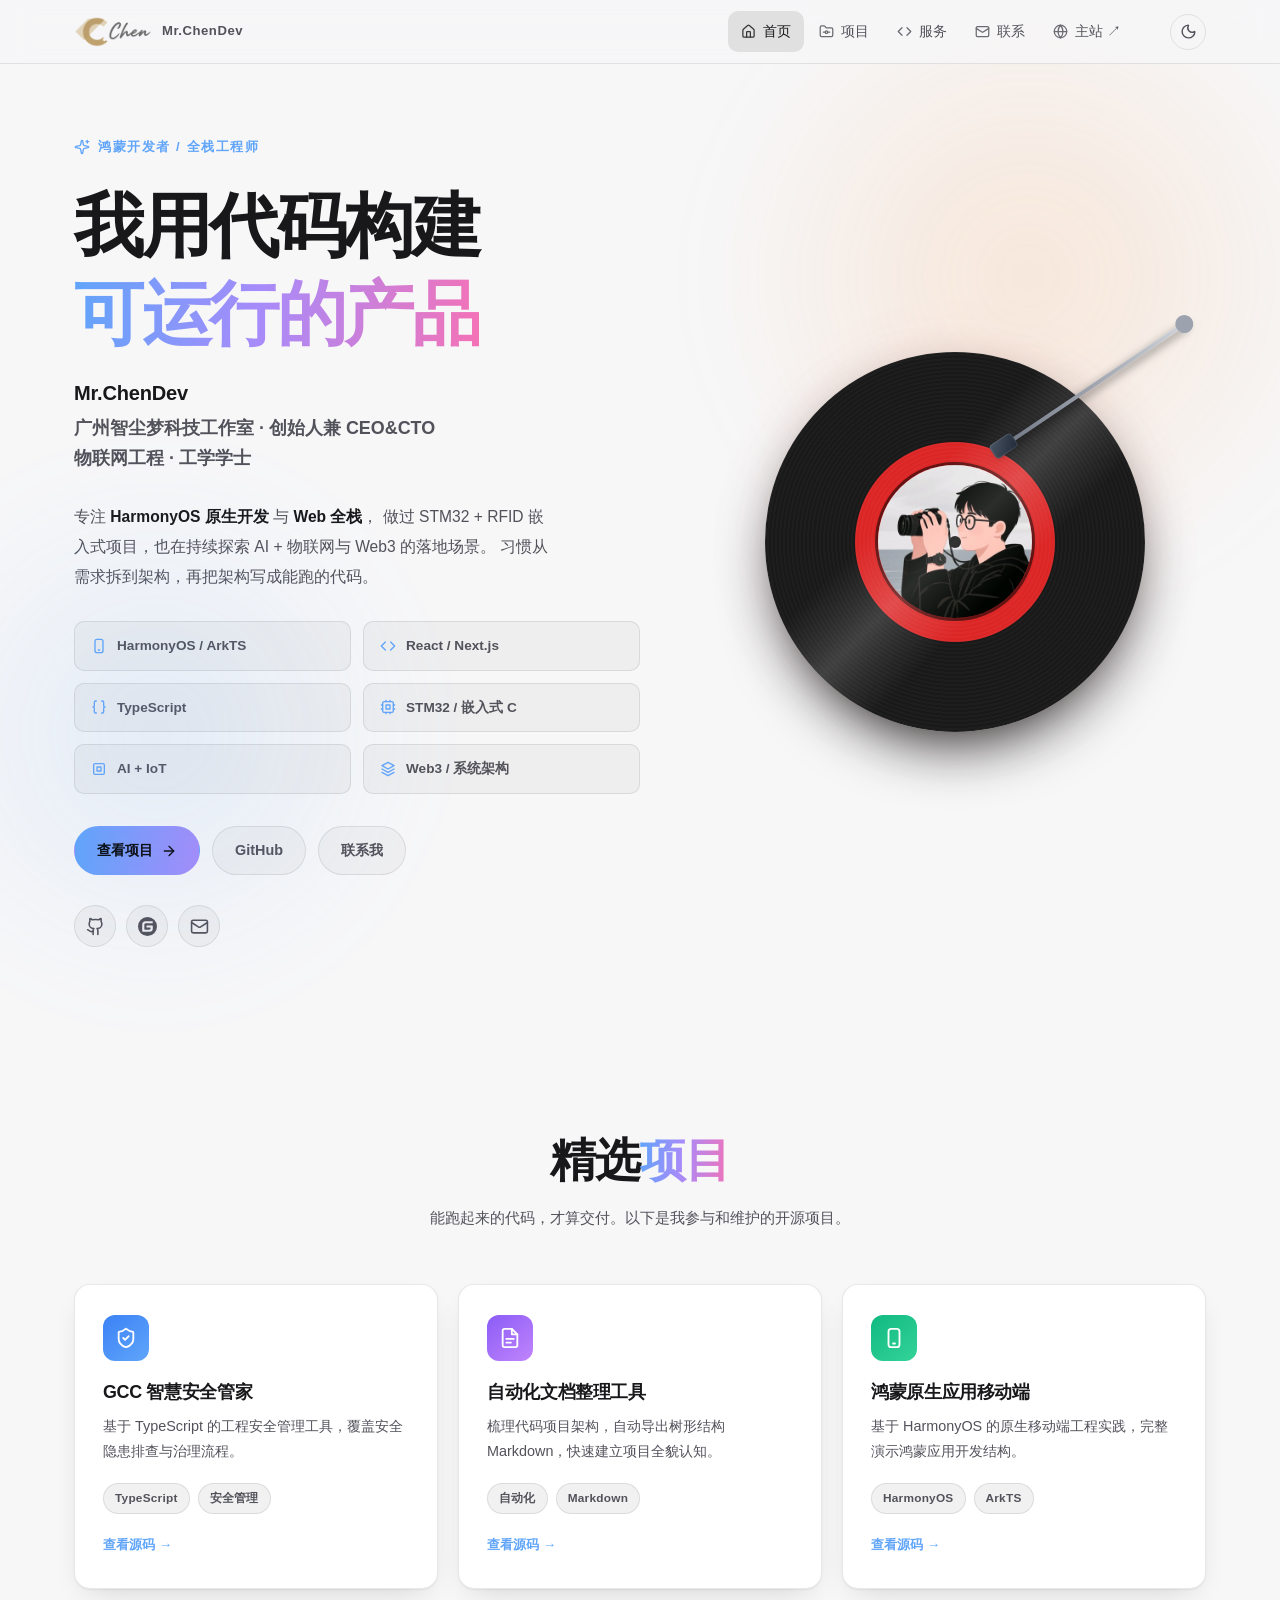
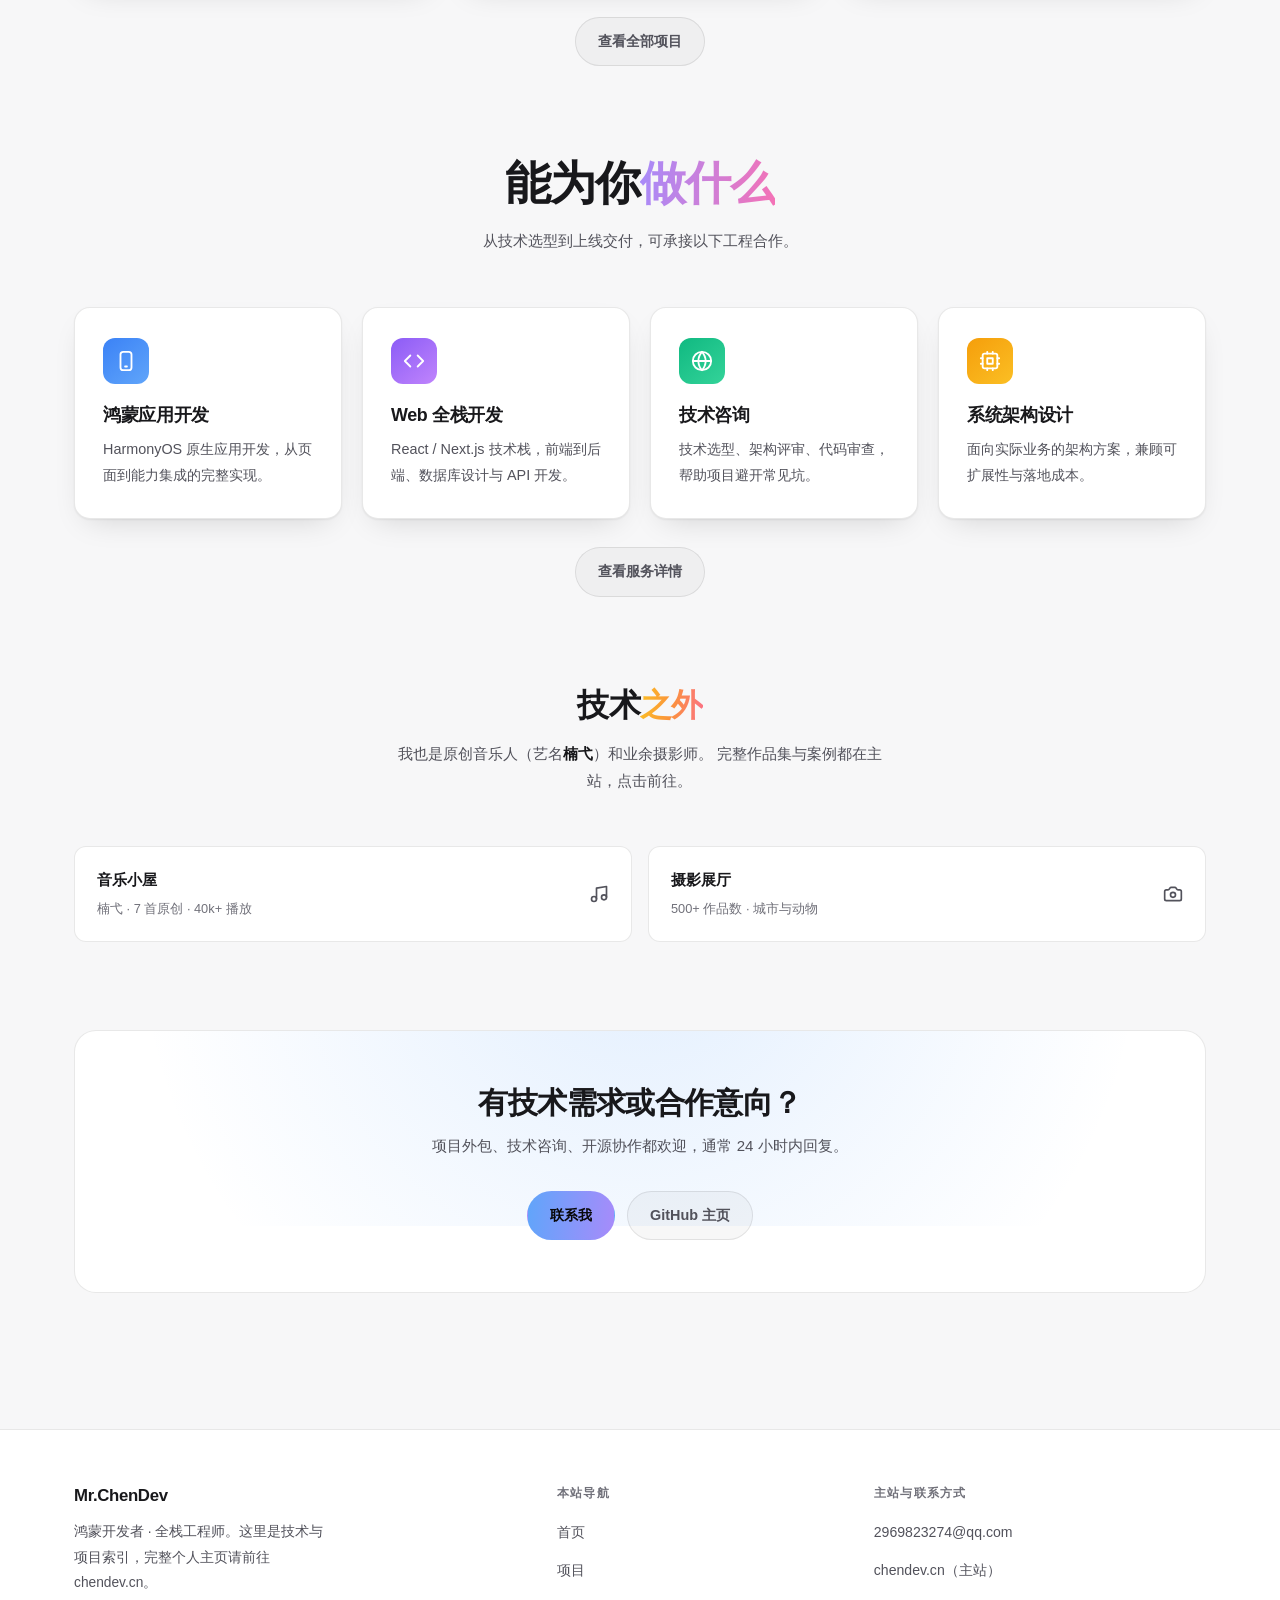
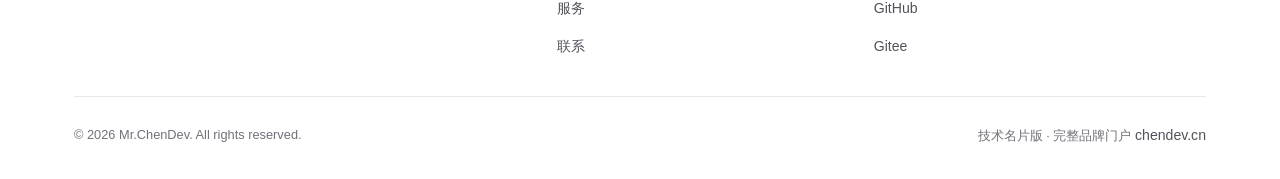
==== commit e1ff0390: "feat: 补项目仓库链接 + 四宫格布局 + 名称统一 + 简介分行 1) 项目仓库链接（均为实测 200 可达）    - GCC 智慧安全管家 -> github.com/MrChenDev/G" ====
--- a/index.html
+++ b/index.html
@@ -3,19 +3,19 @@
 <head>
 <meta charset="utf-8">
 <meta name="viewport" content="width=device-width, initial-scale=1">
-<title>陈工 Chen Gong | 鸿蒙开发者 · 全栈工程师</title>
-<meta name="description" content="陈工（Chen Gong），鸿蒙开发者与全栈工程师，广州智尘梦科技工作室创始人兼 CEO&CTO。HarmonyOS 原生开发、React/Next.js 全栈、STM32 嵌入式与 AI+IoT。">
-<meta name="author" content="陈工">
-<meta name="keywords" content="陈工,Chen Gong,鸿蒙开发,HarmonyOS,ArkTS,全栈开发,TypeScript,React,Next.js,STM32,嵌入式,物联网,Web3">
+<title>Mr.ChenDev | 鸿蒙开发者 · 全栈工程师</title>
+<meta name="description" content="Mr.ChenDev，鸿蒙开发者与全栈工程师，广州智尘梦科技工作室创始人兼 CEO&CTO。HarmonyOS 原生开发、React/Next.js 全栈、STM32 嵌入式与 AI+IoT。">
+<meta name="author" content="Mr.ChenDev">
+<meta name="keywords" content="Mr.ChenDev,鸿蒙开发,HarmonyOS,ArkTS,全栈开发,TypeScript,React,Next.js,STM32,嵌入式,物联网,Web3">
 <meta name="robots" content="index, follow">
 <link rel="canonical" href="https://MrChenDev.github.io/">
 
 <meta property="og:type" content="profile">
-<meta property="og:title" content="陈工 Chen Gong | 鸿蒙开发者 · 全栈工程师">
+<meta property="og:title" content="Mr.ChenDev | 鸿蒙开发者 · 全栈工程师">
 <meta property="og:description" content="HarmonyOS 原生开发、React/Next.js 全栈、STM32 嵌入式与 AI+IoT。">
 <meta property="og:url" content="https://MrChenDev.github.io/">
 <meta property="og:image" content="https://MrChenDev.github.io/assets/avatar.jpg">
-<meta property="og:site_name" content="陈工 Chen Gong">
+<meta property="og:site_name" content="Mr.ChenDev">
 <meta property="og:locale" content="zh_CN">
 <meta name="twitter:card" content="summary_large_image">
 
@@ -41,9 +41,9 @@
 
 <header class="nav">
   <div class="container">
-    <a class="nav-brand" href="index.html" aria-label="陈工 首页">
-      <img src="assets/logo.png" alt="陈工的世界">
-      <span>陈工 Chen Gong</span>
+    <a class="nav-brand" href="index.html" aria-label="Mr.ChenDev 首页">
+      <img src="assets/logo.png" alt="Mr.ChenDev">
+      <span>Mr.ChenDev</span>
     </a>
     <nav class="nav-links" data-nav-links aria-label="主导航">
       <a class="nav-link is-active" href="index.html" aria-current="page">
@@ -93,7 +93,8 @@
           </h1>
 
           <p class="hero-lead">
-            <strong>陈工（Chen Gong）</strong> · 广州智尘梦科技工作室创始人兼 CEO&amp;CTO ·
+            <strong class="hero-name">Mr.ChenDev</strong>
+            广州智尘梦科技工作室 · 创始人兼 CEO&amp;CTO<br>
             物联网工程 · 工学学士
           </p>
 
@@ -186,6 +187,8 @@
             <span class="tag">TypeScript</span>
             <span class="tag">安全管理</span>
           </div>
+        
+          <p class="card-link"><a href="https://github.com/MrChenDev/GCC-MYOB" target="_blank" rel="noopener noreferrer">查看源码 →</a></p>
         </article>
 
         <article class="card reveal">
@@ -198,6 +201,8 @@
             <span class="tag">自动化</span>
             <span class="tag">Markdown</span>
           </div>
+        
+          <p class="card-link"><a href="https://gitee.com/xysghub-home-developer/easy-work" target="_blank" rel="noopener noreferrer">查看源码 →</a></p>
         </article>
 
         <article class="card reveal">
@@ -210,6 +215,8 @@
             <span class="tag">HarmonyOS</span>
             <span class="tag">ArkTS</span>
           </div>
+        
+          <p class="card-link"><a href="https://gitee.com/the-smart-parking/harmony-os-app" target="_blank" rel="noopener noreferrer">查看源码 →</a></p>
         </article>
 
       </div>
@@ -228,7 +235,7 @@
         <p class="section-sub">从技术选型到上线交付，可承接以下工程合作。</p>
       </div>
 
-      <div class="grid">
+      <div class="grid grid-4">
 
         <article class="card reveal">
           <div class="card-icon card-icon--blue">
@@ -321,7 +328,7 @@
   <div class="container">
     <div class="footer-grid">
       <div>
-        <h3 class="footer-brand-title">陈工 Chen Gong</h3>
+        <h3 class="footer-brand-title">Mr.ChenDev</h3>
         <p class="footer-brand-desc">
           鸿蒙开发者 · 全栈工程师。这里是技术与项目索引，完整个人主页请前往 chendev.cn。
         </p>
@@ -346,7 +353,7 @@
       </div>
     </div>
     <div class="footer-bottom">
-      <p>© <span data-year>2026</span> 陈工 Chen Gong. All rights reserved.</p>
+      <p>© <span data-year>2026</span> Mr.ChenDev. All rights reserved.</p>
       <p>技术名片版 · 完整品牌门户 <a class="footer-link" href="https://chendev.cn" target="_blank" rel="noopener noreferrer" style="display:inline">chendev.cn</a></p>
     </div>
   </div>
--- a/assets/style.css
+++ b/assets/style.css
@@ -496,6 +496,19 @@
   max-width: 60ch;
   color: var(--text-dim);
   font-size: .96rem;
+}
+
+/* 四宫格：宽屏 1x4，中屏 2x2，窄屏 1 列 —— 避免出现 3+1 的孤立卡片 */
+.grid.grid-4 {
+  grid-template-columns: repeat(4, 1fr);
+}
+
+@media (max-width: 1180px) {
+  .grid.grid-4 { grid-template-columns: repeat(2, 1fr); }
+}
+
+@media (max-width: 600px) {
+  .grid.grid-4 { grid-template-columns: 1fr; }
 }
 
 /* ---------- Cards ---------- */
@@ -790,6 +803,14 @@
 
 .hero-lead strong { color: var(--text); font-weight: 700; }
 
+.hero-lead .hero-name {
+  display: block;
+  font-size: 1.12em;
+  font-weight: 800;
+  letter-spacing: -.01em;
+  margin-bottom: 2px;
+}
+
 .stack-grid {
   display: grid;
   gap: 12px;
@@ -850,6 +871,21 @@
 .world-card-sub { margin-top: 4px; font-size: .8rem; color: var(--text-faint); }
 .world-card svg { width: 20px; height: 20px; flex-shrink: 0; color: var(--text-dim); }
 
+
+/* ---------- 卡片内源码链接 ---------- */
+.card-link { margin-top: 16px; }
+
+.card-link a {
+  display: inline-flex;
+  align-items: center;
+  gap: 4px;
+  font-size: .84rem;
+  font-weight: 600;
+  color: var(--blue);
+  transition: gap .2s var(--ease), opacity .2s var(--ease);
+}
+
+.card-link a:hover { gap: 8px; opacity: .85; }
 /* ---------- Print ---------- */
 @media print {
   .nav, .footer, .hero-actions { display: none !important; }
